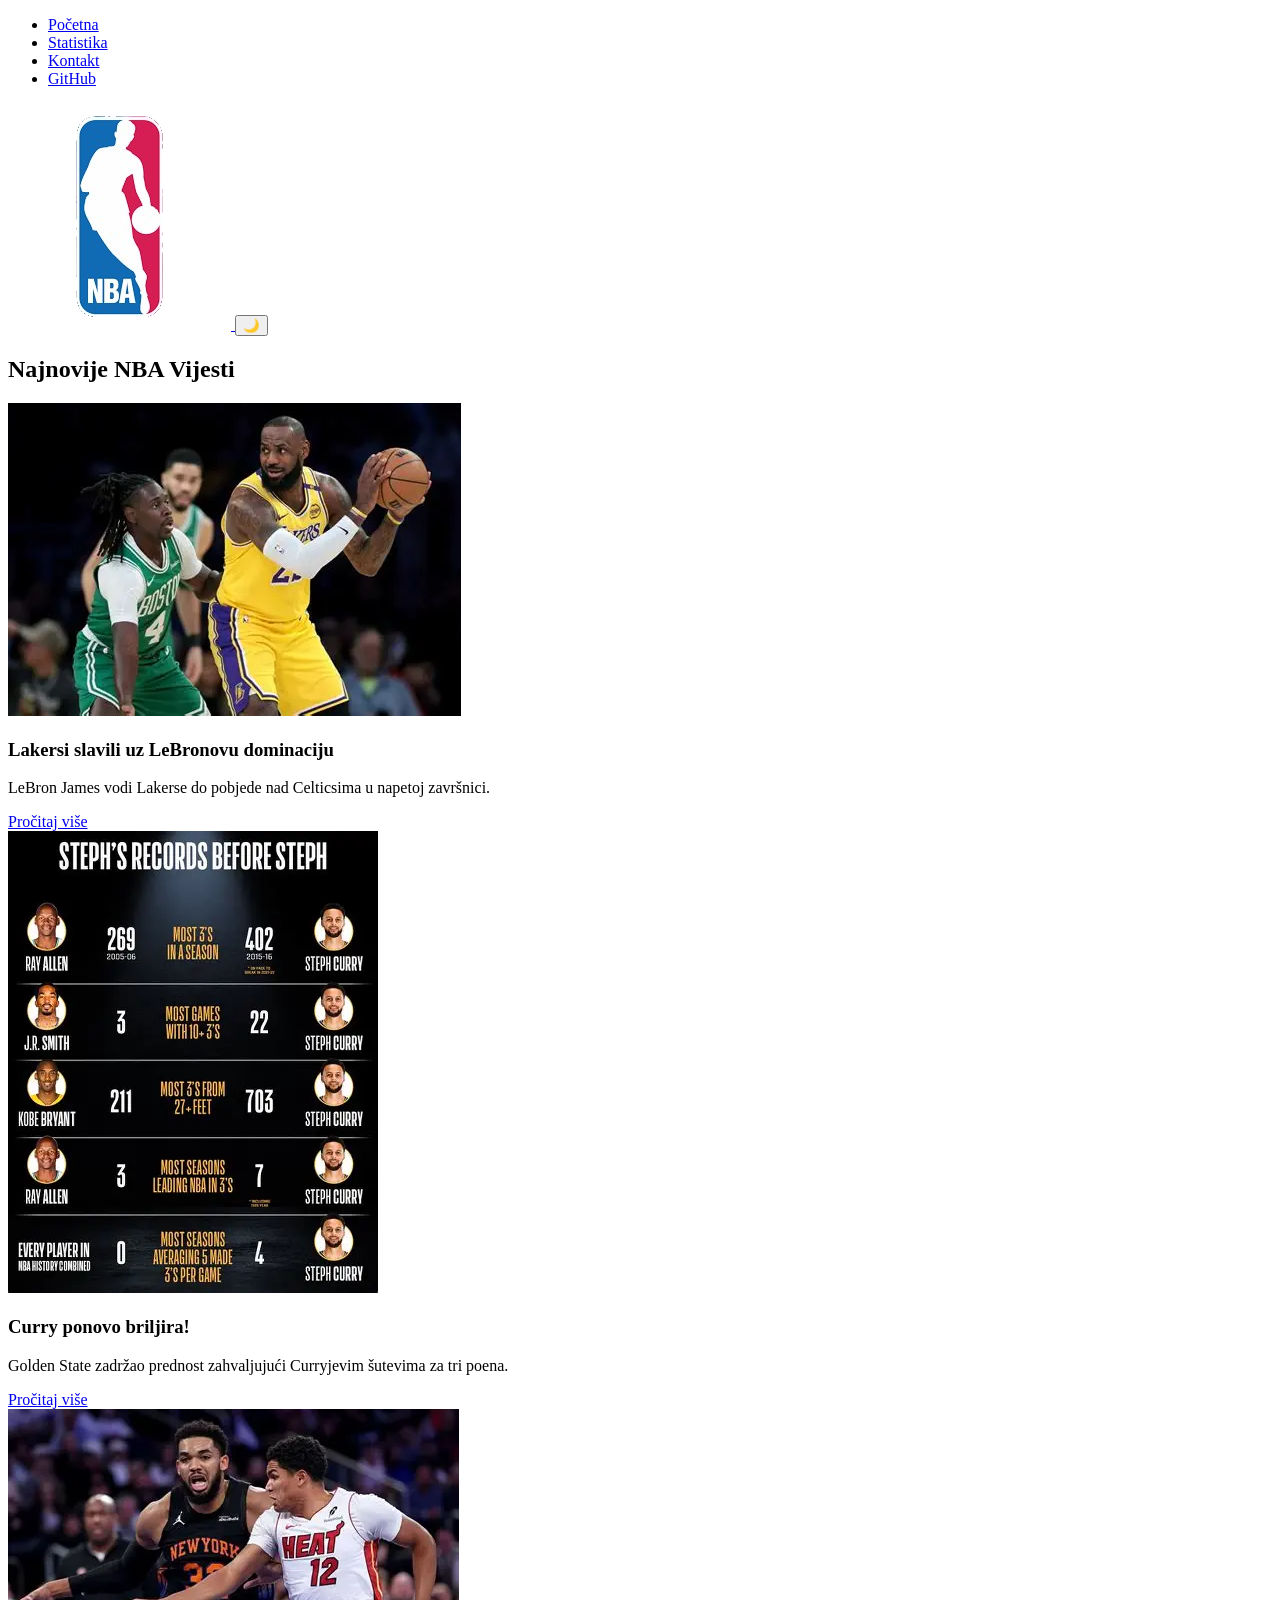
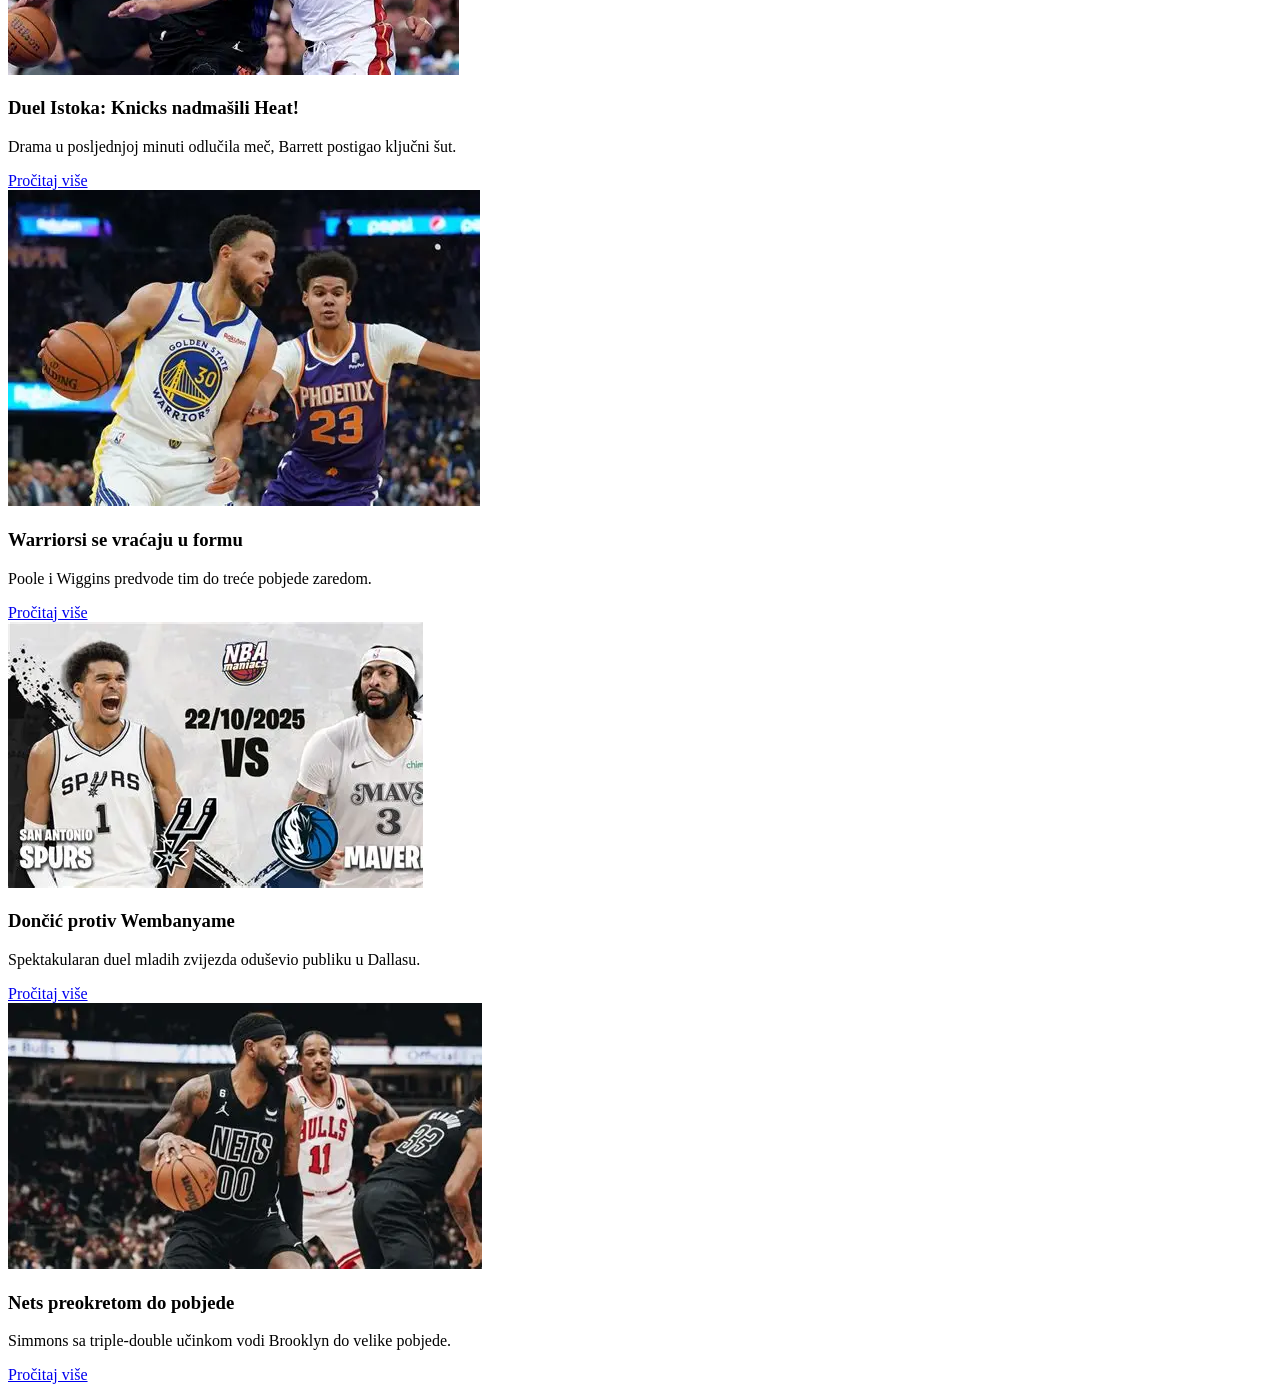
==== index.html @ f59e8ed7 "Dodatak: navigacijska traka i središnji dio stranice (main content)." ====
<!DOCTYPE html>
<html lang="bs">
<head>
  <meta charset="UTF-8">
  <meta name="viewport" content="width=device-width, initial-scale=1.0">
  <title>NBA Novosti i Statistike</title>
  <link rel="stylesheet" href="tptpstil.css">
</head>
<body>
  <header>
    <nav class="glavni-meni">
      <ul>
        <li><a href="index.html">Početna</a></li>
        <li><a href="sadrzaj.html">Statistika</a></li>
        <li><a href="kontakt.html">Kontakt</a></li>
        <li><a href="https://github.com/tim-nba/GrupaX-TPTP-2026" target="_blank">GitHub</a></li>
      </ul>
    </nav>

    <a href="https://www.nba.com" target="_blank">
      <img src="images/logo.png" alt="NBA službena stranica" class="nba-logo">
    </a>

    <button id="themeToggle" title="Promijeni temu">🌙</button>
  </header>




  <section class="main-content">
      <h2>Najnovije NBA Vijesti</h2>
      <div class="news-grid">
        <article class="news-card">
          <img src="images/lavsboston.png" alt="LeBron James slavi pobjedu">
          <h3>Lakersi slavili uz LeBronovu dominaciju</h3>
          <p>LeBron James vodi Lakerse do pobjede nad Celticsima u napetoj završnici.</p>
          <a href="sadrzaj.html">Pročitaj više</a>
        </article>

        <article class="news-card">
          <img src="images/steph.png" alt="Stephen Curry pogađa trojku">
          <h3>Curry ponovo briljira!</h3>
          <p>Golden State zadržao prednost zahvaljujući Curryjevim šutevima za tri poena.</p>
 <a href="sadrzaj.html">Pročitaj više</a>
        </article>

        <article class="news-card">
          <img src="images/miamivsheat.png" alt="Heat i Knicks završnica">
          <h3>Duel Istoka: Knicks nadmašili Heat!</h3>
          <p>Drama u posljednjoj minuti odlučila meč, Barrett postigao ključni šut.</p>
           <a href="sadrzaj.html">Pročitaj više</a>
        </article>

        <article class="news-card">
          <img src="images/gswvssuns.png" alt="Warriors protiv Sunsa">
          <h3>Warriorsi se vraćaju u formu</h3>
          <p>Poole i Wiggins predvode tim do treće pobjede zaredom.</p>
           <a href="sadrzaj.html">Pročitaj više</a>
        </article>

        <article class="news-card">
          <img src="images/mavsvsspurs.png" alt="Mavericks protiv Spursa">
          <h3>Dončić protiv Wembanyame</h3>
          <p>Spektakularan duel mladih zvijezda oduševio publiku u Dallasu.</p>
           <a href="sadrzaj.html">Pročitaj više</a>
        </article>

        <article class="news-card">
          <img src="images/netsvsbulls.png" alt="Bulls i Nets susret">
          <h3>Nets preokretom do pobjede</h3>
          <p>Simmons sa triple-double učinkom vodi Brooklyn do velike pobjede.</p>
           <a href="sadrzaj.html">Pročitaj više</a>
        </article>
      </div>
    </section>
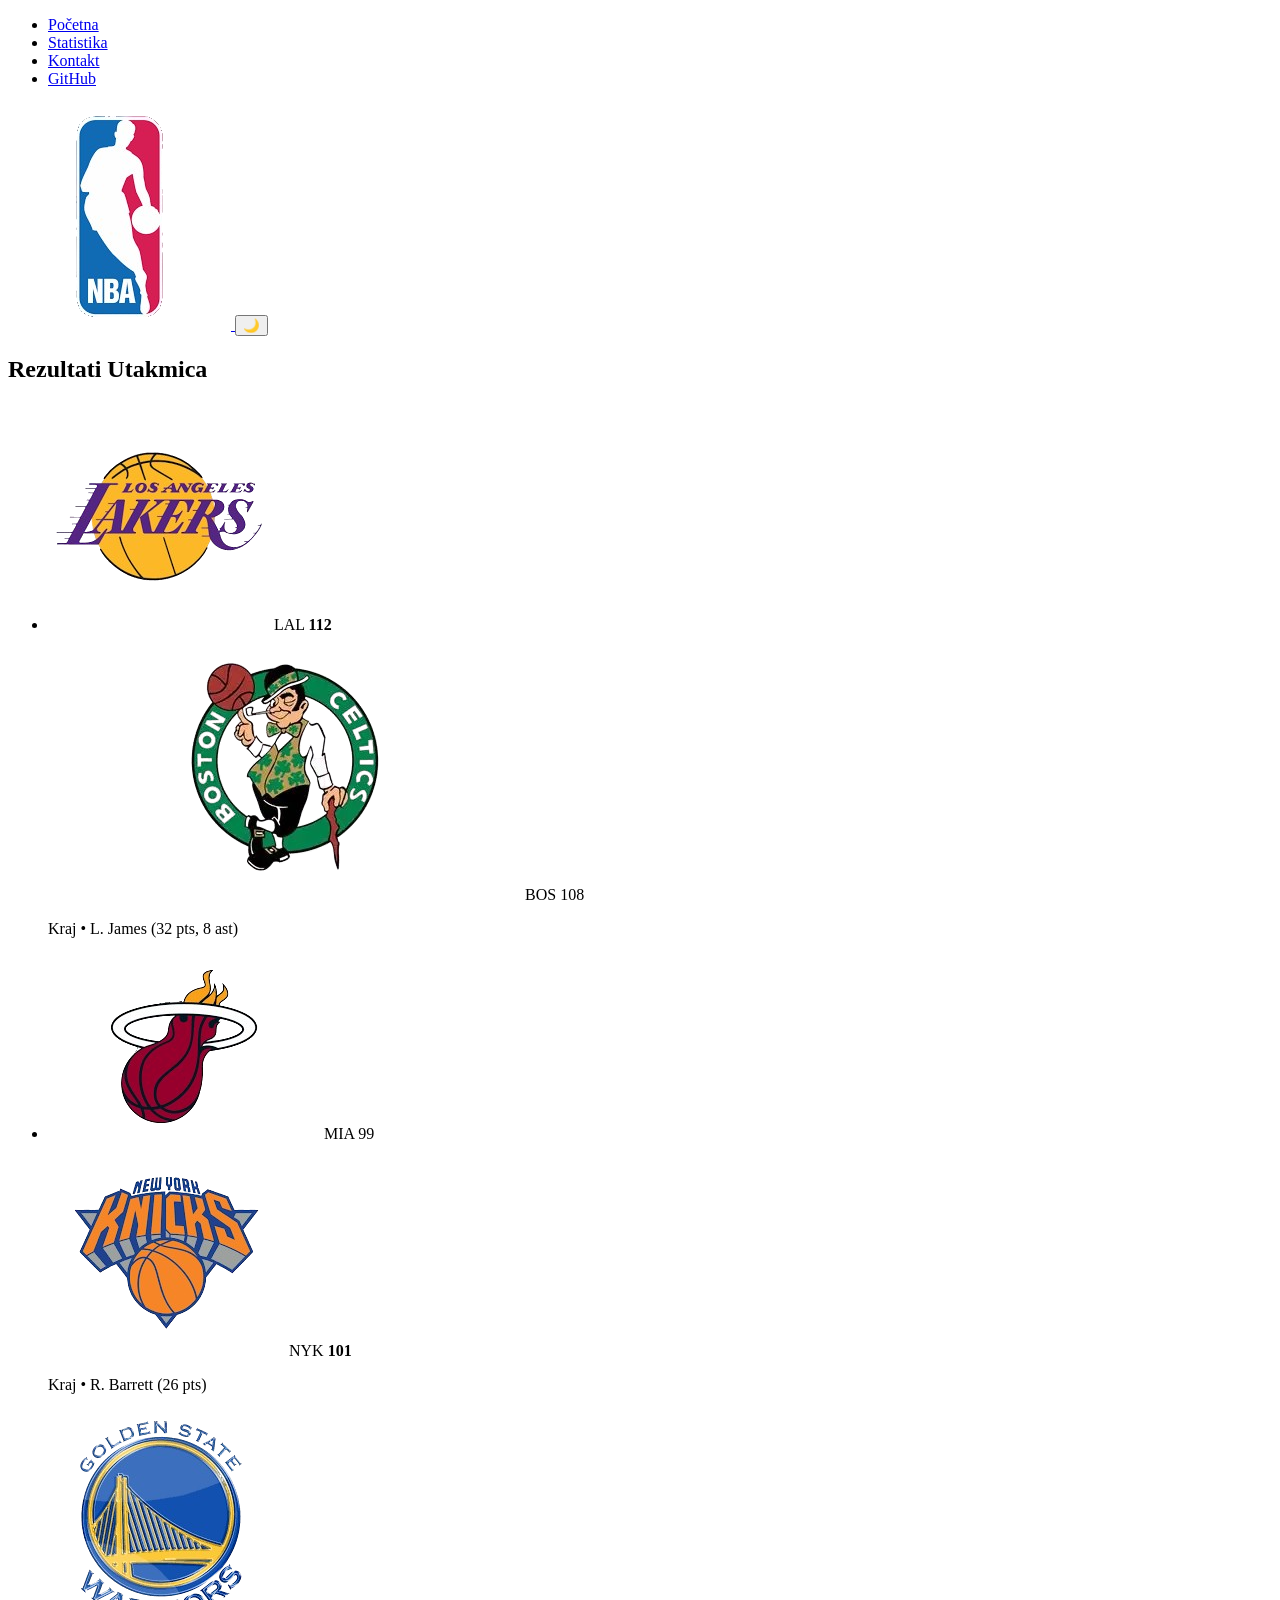
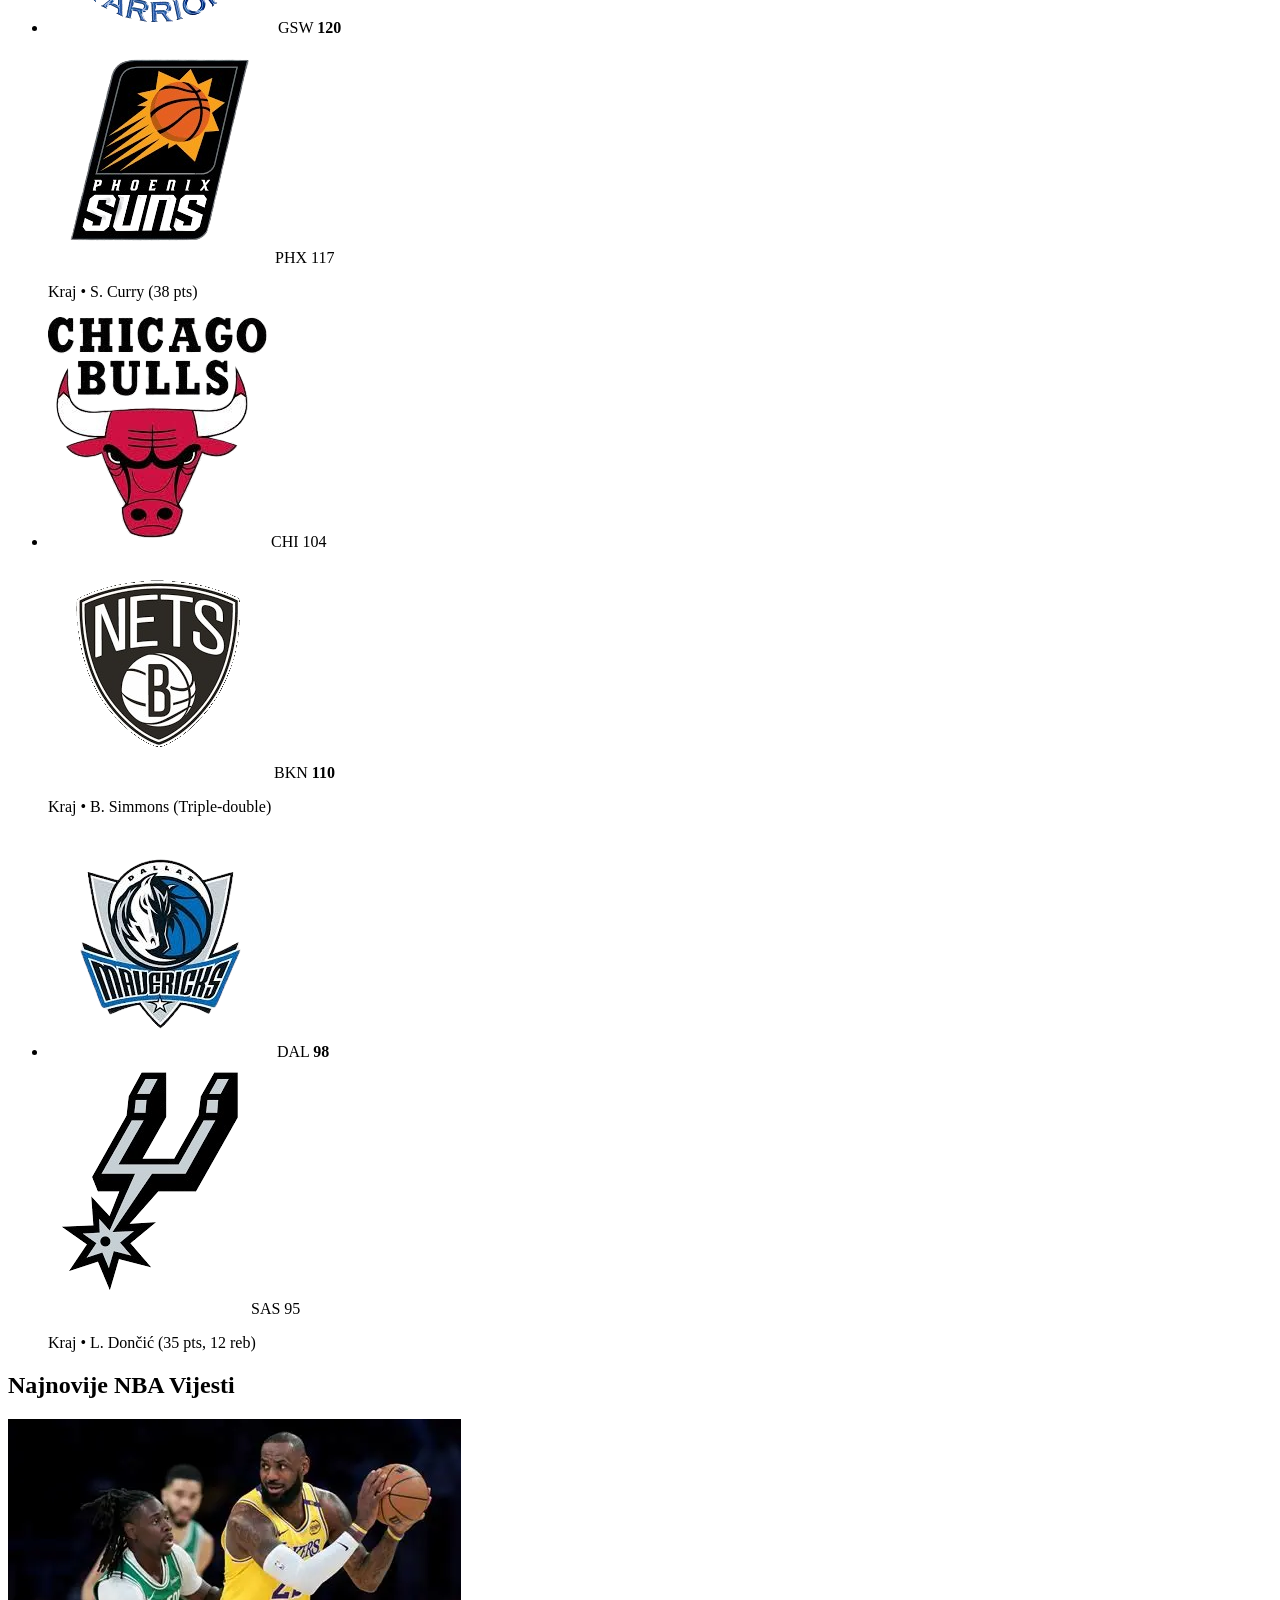
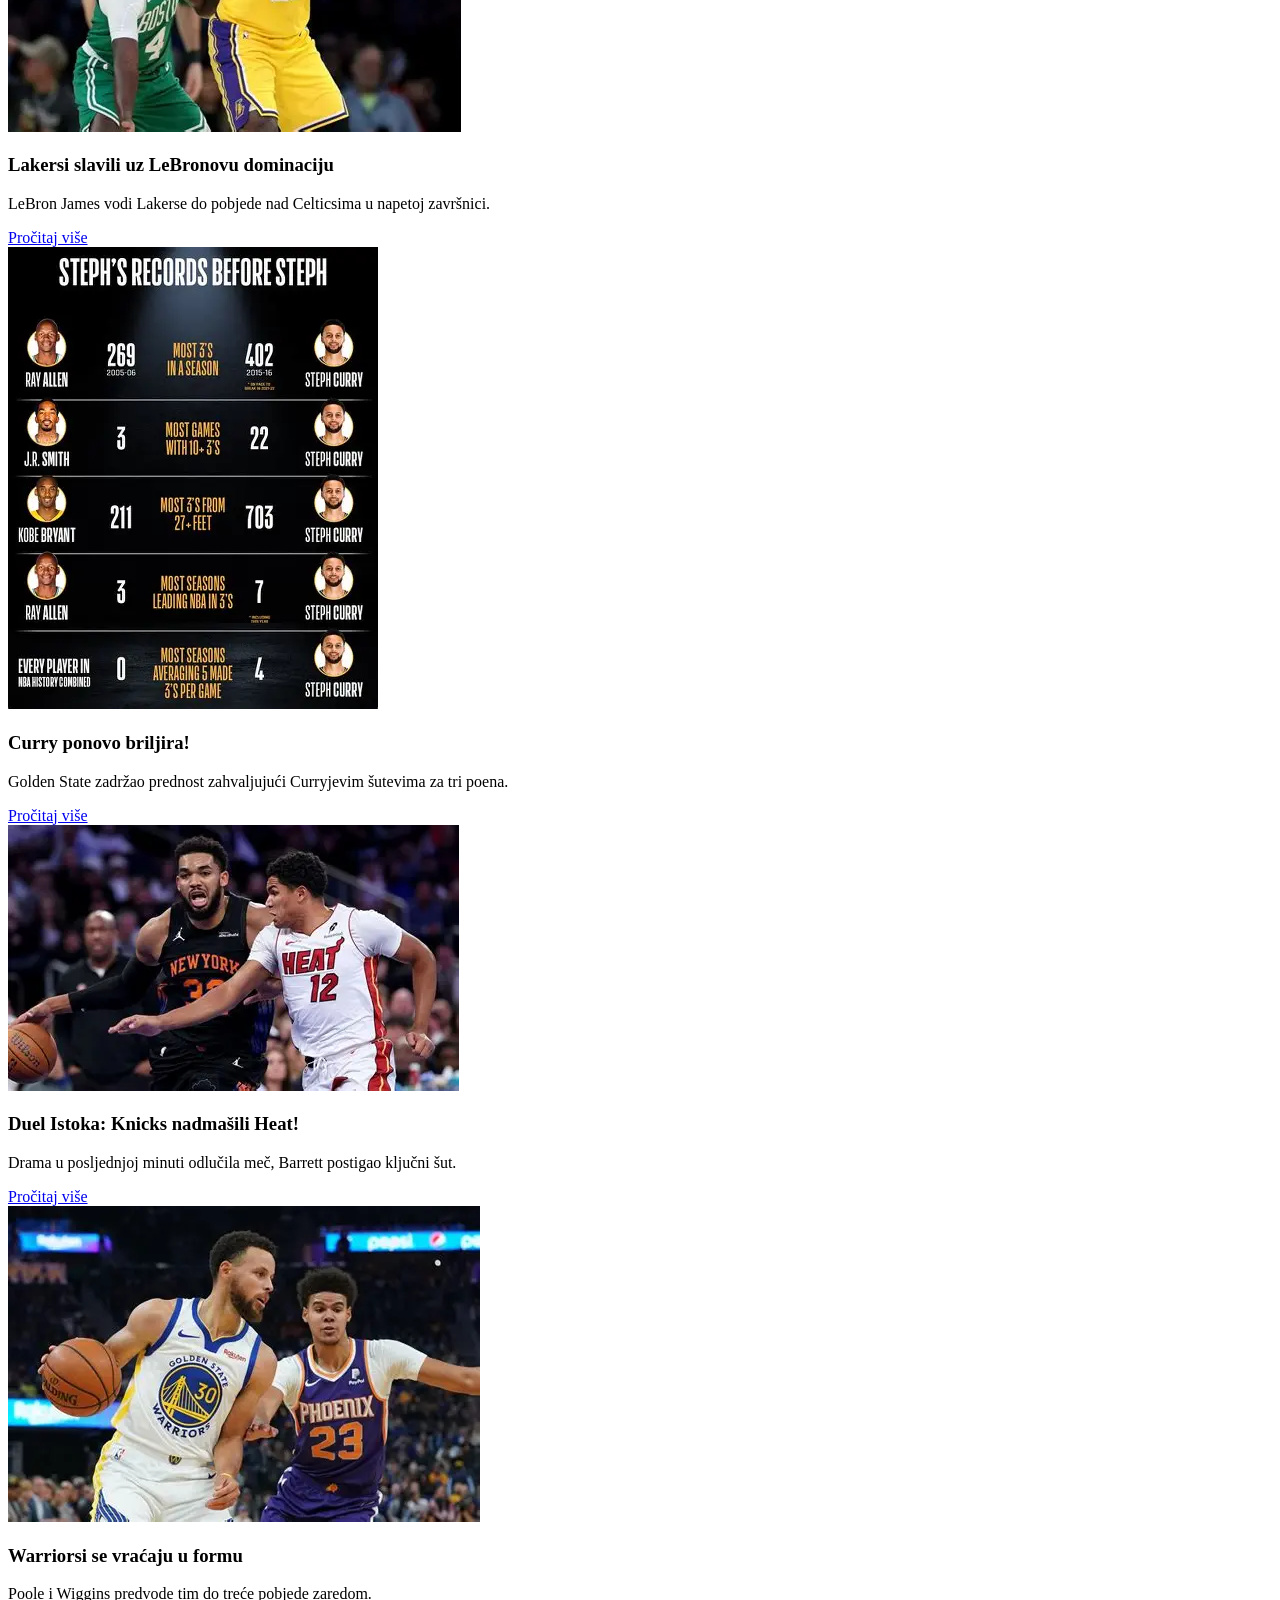
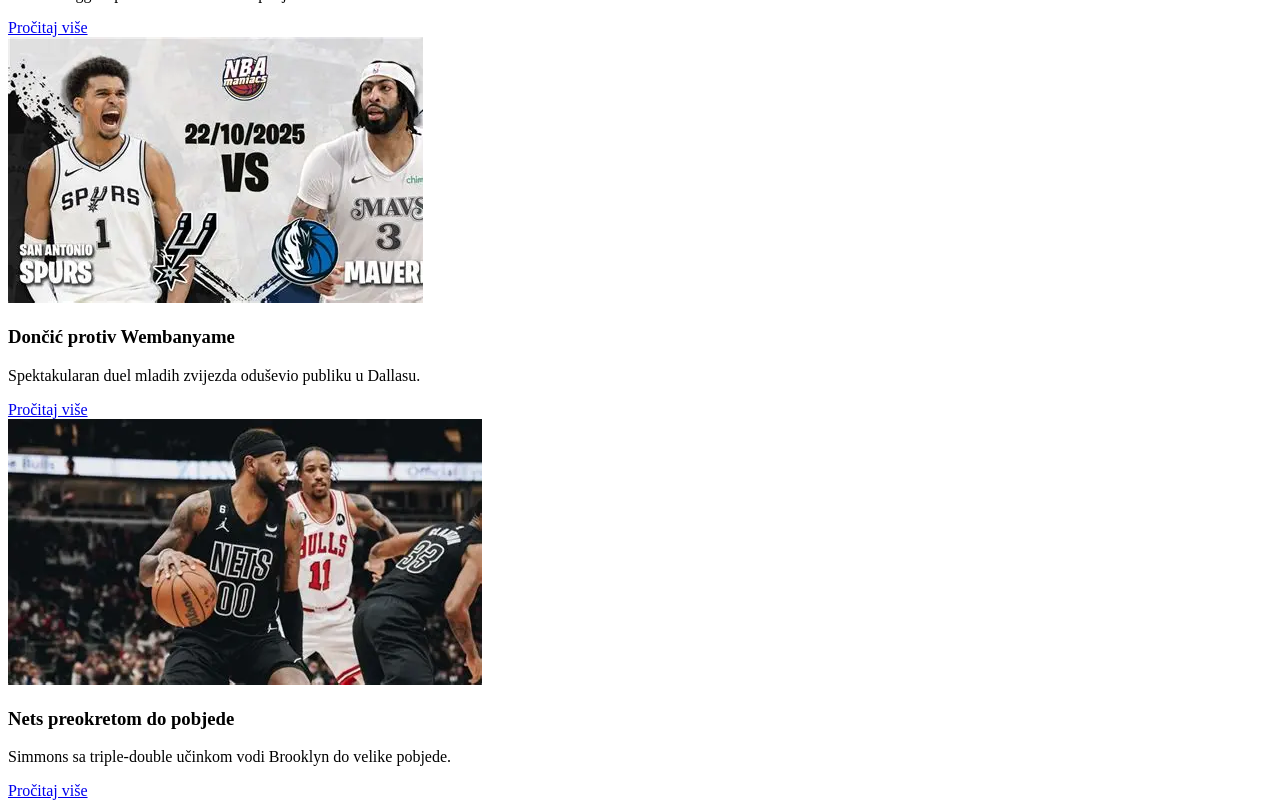
==== commit 009a916a: "Dodan lijevi sidebar sa rezultatima NBA utakmica" ====
--- a/index.html
+++ b/index.html
@@ -24,6 +24,43 @@
     <button id="themeToggle" title="Promijeni temu">🌙</button>
   </header>
 
+ <main class="grid-kontejner">
+<nav class="side-left">
+      <h2>Rezultati Utakmica</h2>
+      <ul class="results-list">
+        
+        <li onclick="otvoriStatistiku('Lakers vs Celtics')" class="game-card">
+          <div class="team-row"><span class="team-name"><img src="images/lalakers.png" class="team-logo" alt="Lakers"> LAL</span> <strong class="win">112</strong></div>
+          <div class="team-row"><span class="team-name"><img src="images/celtics.png" class="team-logo" alt="Celtics"> BOS</span> <span>108</span></div>
+          <p class="game-info">Kraj • L. James (32 pts, 8 ast)</p>
+        </li>
+
+        <li onclick="otvoriStatistiku('Heat vs Knicks')" class="game-card">
+          <div class="team-row"><span class="team-name"><img src="images/miami.png" class="team-logo" alt="Heat"> MIA</span> <span>99</span></div>
+          <div class="team-row"><span class="team-name"><img src="images/knicks.png" class="team-logo" alt="Knicks"> NYK</span> <strong class="win">101</strong></div>
+          <p class="game-info">Kraj • R. Barrett (26 pts)</p>
+        </li>
+
+        <li onclick="otvoriStatistiku('Warriors vs Suns')" class="game-card">
+          <div class="team-row"><span class="team-name"><img src="images/gsw.png" class="team-logo" alt="Warriors"> GSW</span> <strong class="win">120</strong></div>
+          <div class="team-row"><span class="team-name"><img src="images/suns.png" class="team-logo" alt="Suns"> PHX</span> <span>117</span></div>
+          <p class="game-info">Kraj • S. Curry (38 pts)</p>
+        </li>
+
+        <li onclick="otvoriStatistiku('Bulls vs Nets')" class="game-card">
+          <div class="team-row"><span class="team-name"><img src="images/bulls.png" class="team-logo" alt="Bulls"> CHI</span> <span>104</span></div>
+          <div class="team-row"><span class="team-name"><img src="images/nets.png" class="team-logo" alt="Nets"> BKN</span> <strong class="win">110</strong></div>
+          <p class="game-info">Kraj • B. Simmons (Triple-double)</p>
+        </li>
+
+        <li onclick="otvoriStatistiku('Mavs vs Spurs')" class="game-card">
+          <div class="team-row"><span class="team-name"><img src="images/mavs.png" class="team-logo" alt="Mavericks"> DAL</span> <strong class="win">98</strong></div>
+          <div class="team-row"><span class="team-name"><img src="images/spurs.png" class="team-logo" alt="Spurs"> SAS</span> <span>95</span></div>
+          <p class="game-info">Kraj • L. Dončić (35 pts, 12 reb)</p>
+        </li>
+
+      </ul>
+    </nav>
 
 
 
@@ -72,4 +109,6 @@
            <a href="sadrzaj.html">Pročitaj više</a>
         </article>
       </div>
-    </section>+    </section>
+
+    </main>
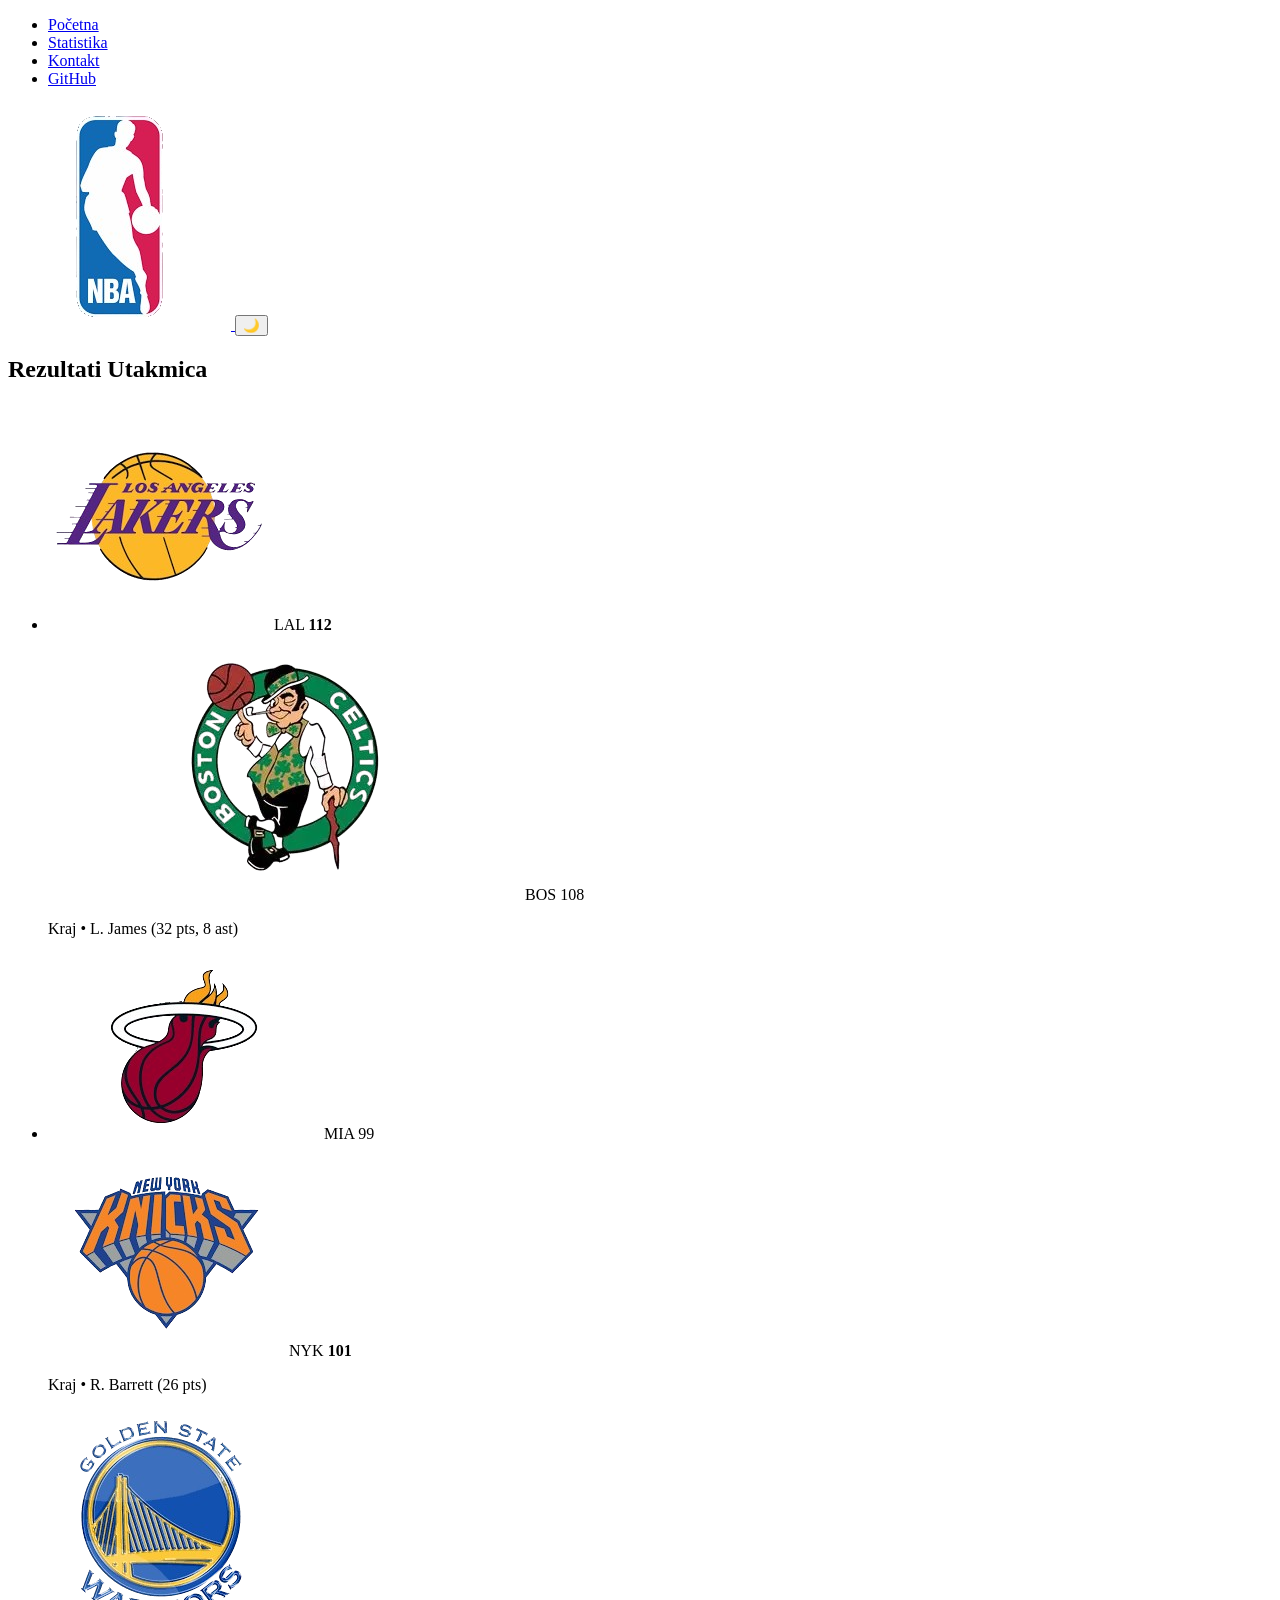
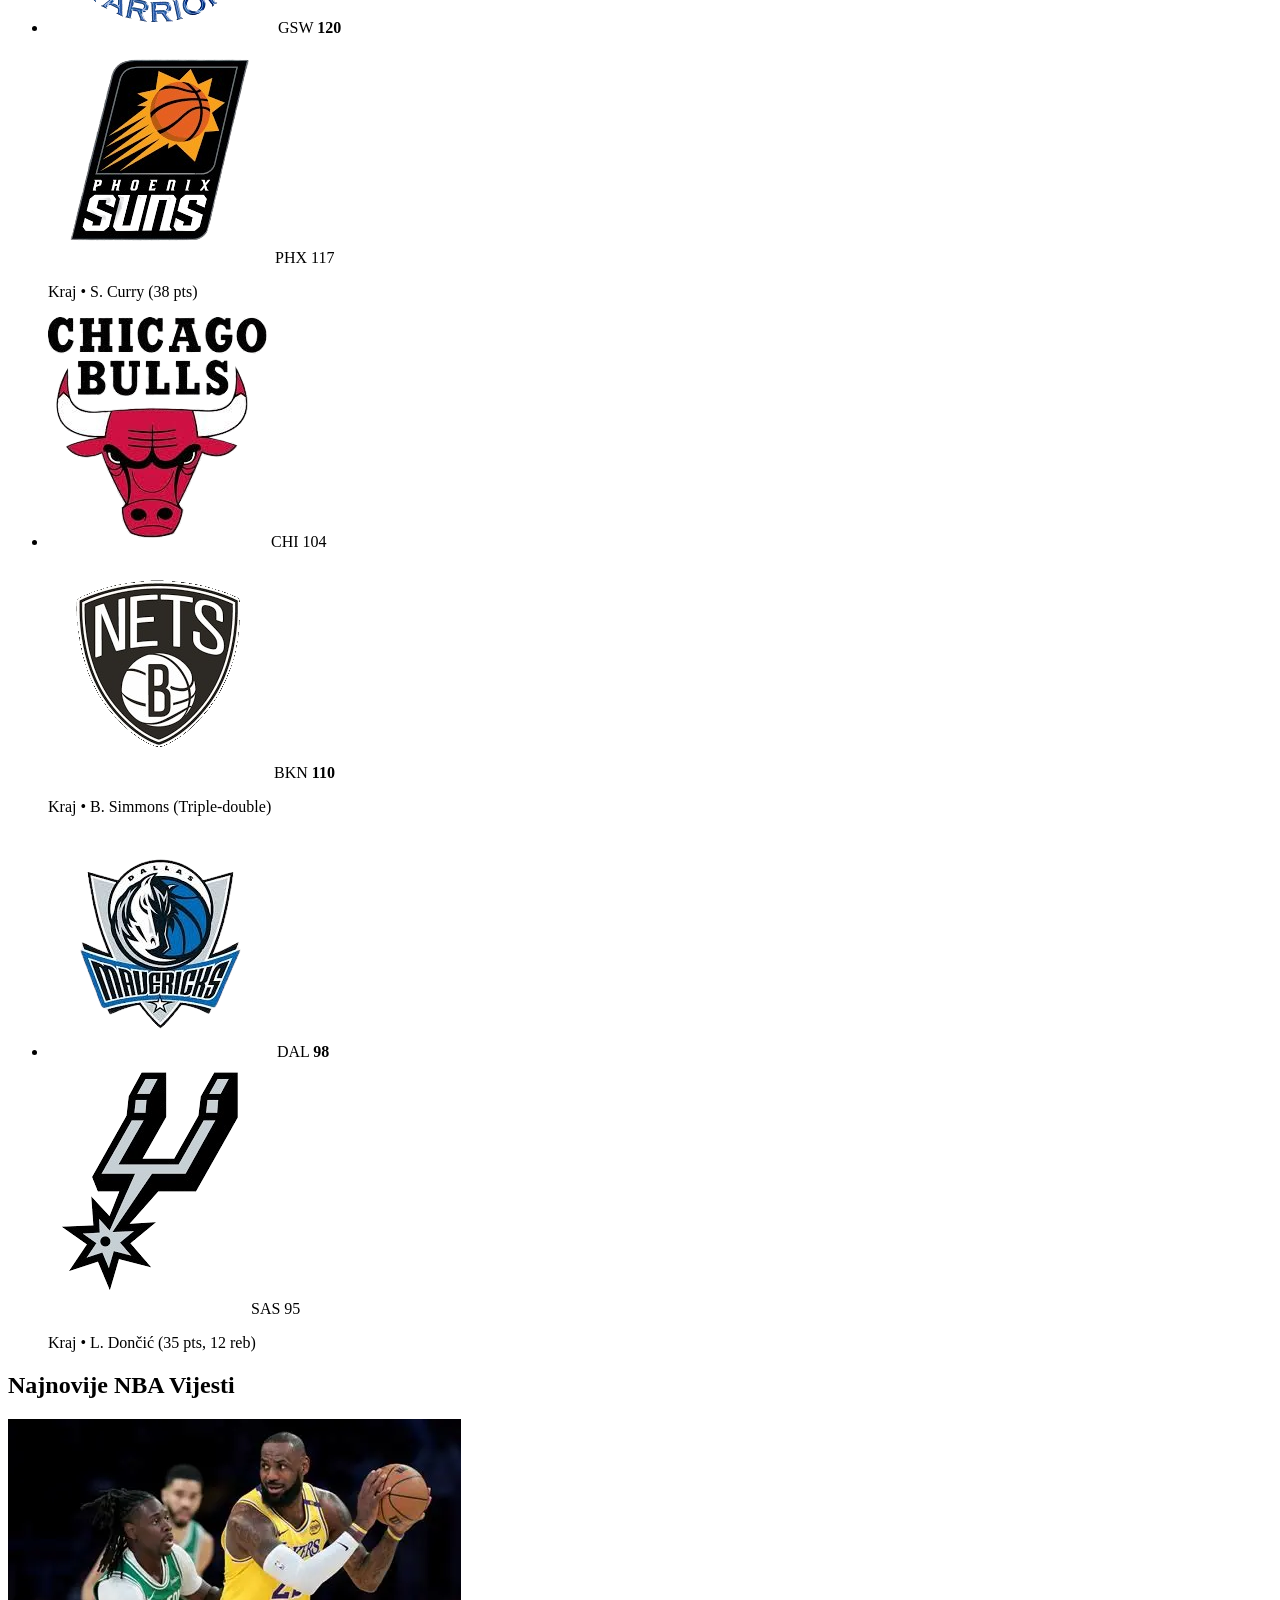
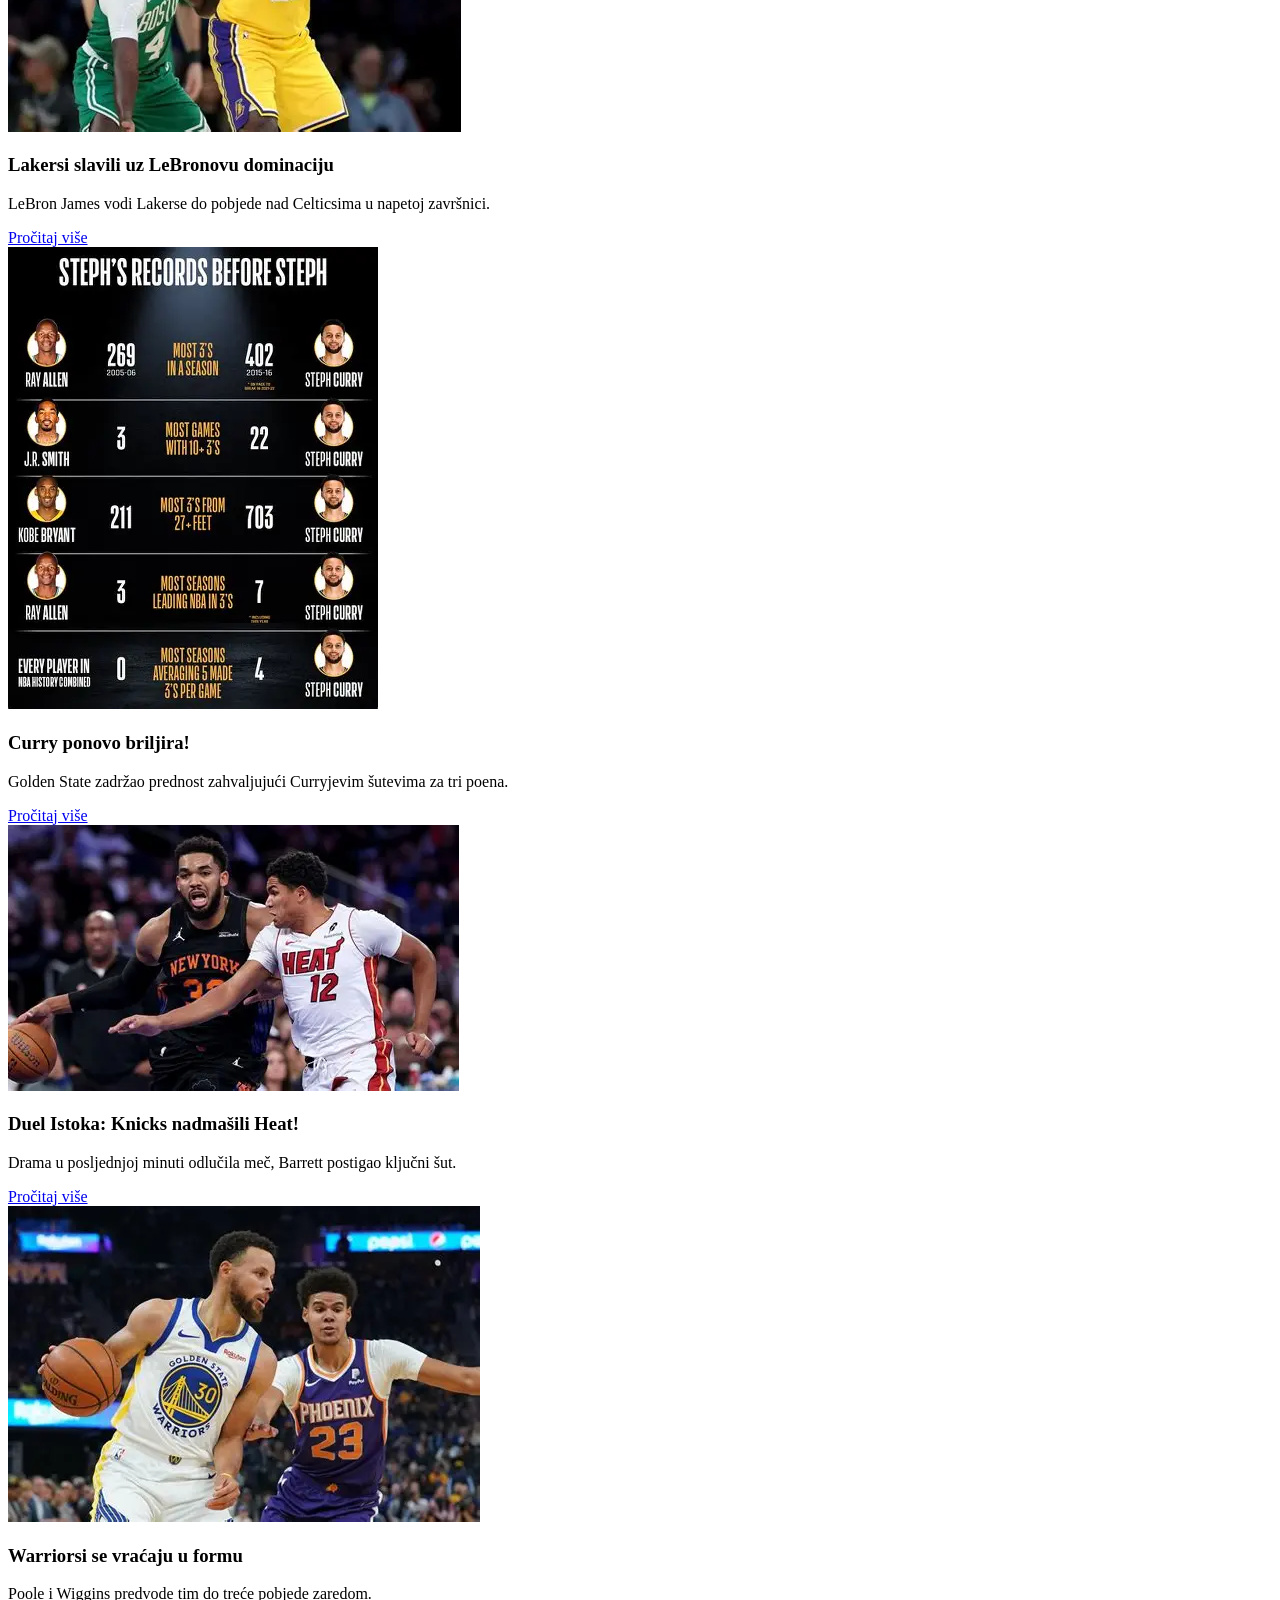
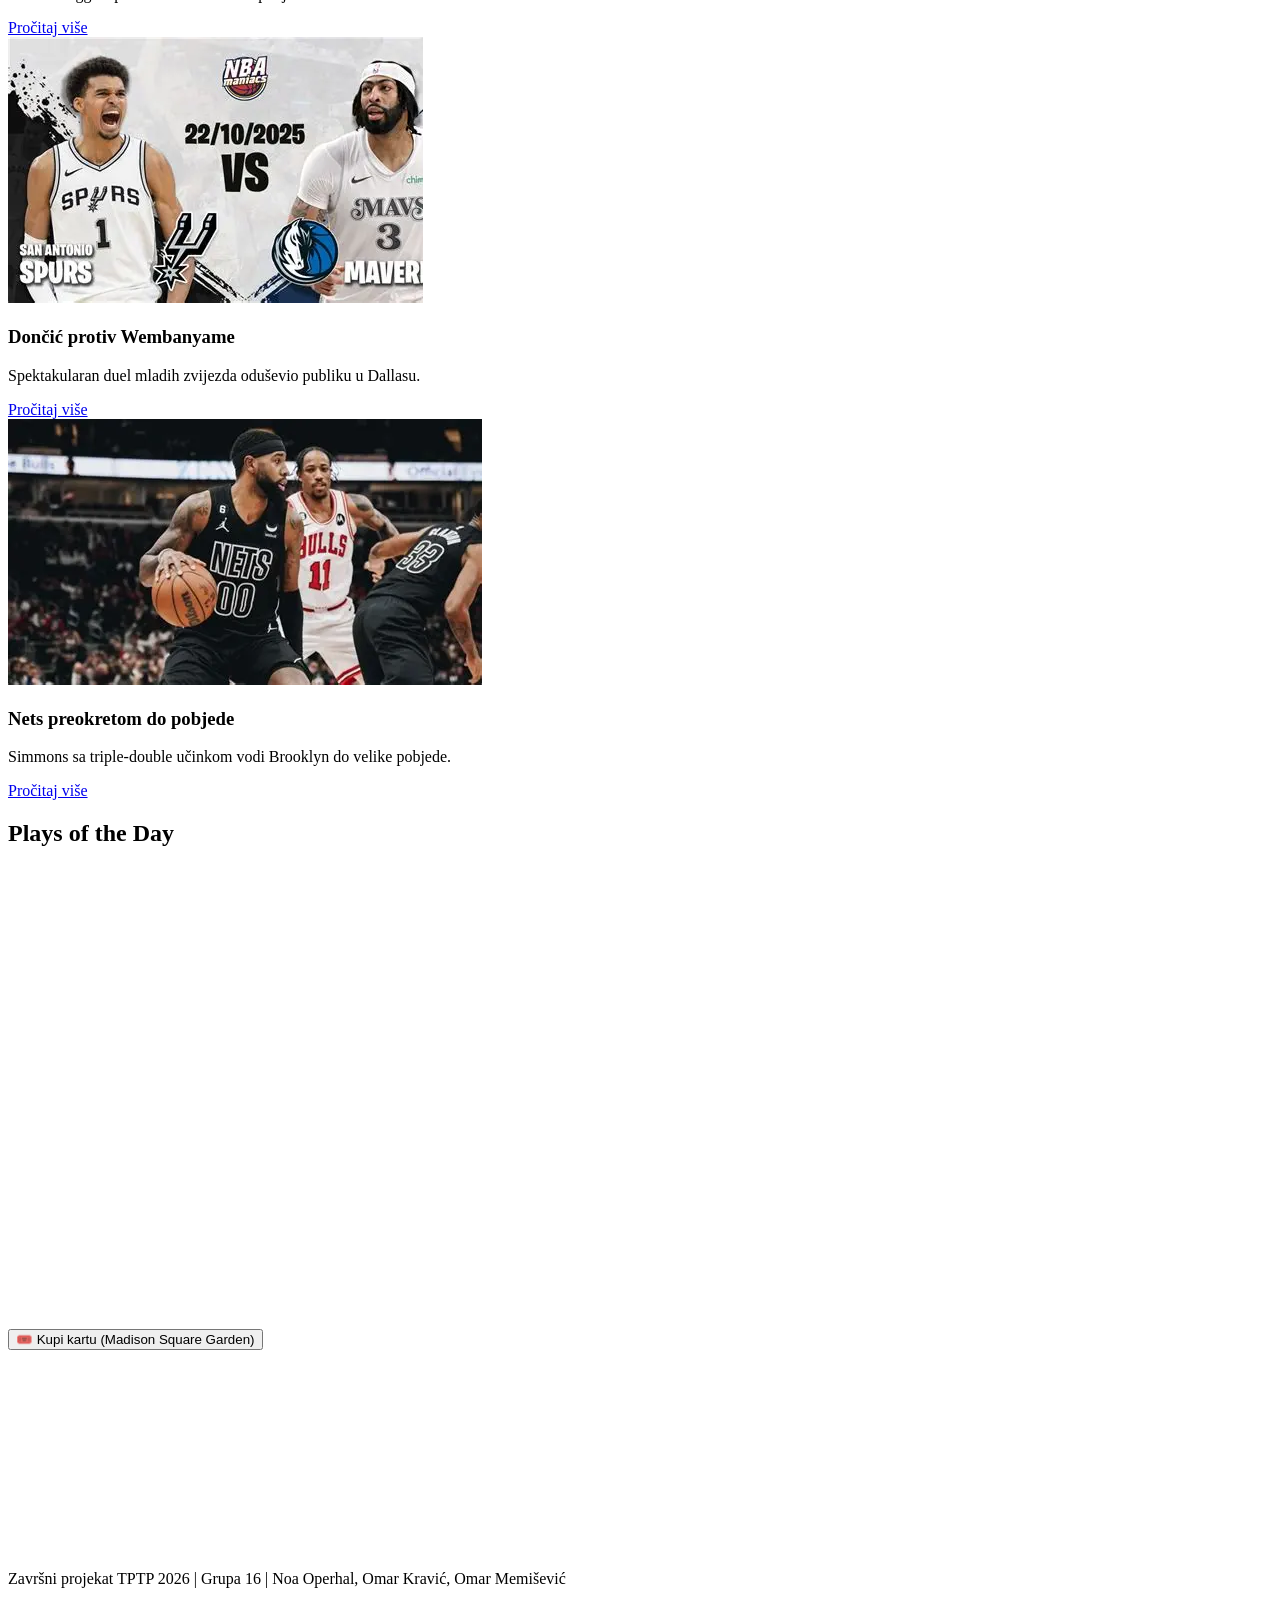
==== commit 2fb093ff: "Dodan desni sidebar sa highlights videima i footer stranice." ====
--- a/index.html
+++ b/index.html
@@ -111,4 +111,42 @@
       </div>
     </section>
 
-    </main>+    <aside class="side-right">
+      <h2>Plays of the Day</h2>
+
+  <div class="video-box">
+  <iframe 
+    src="https://www.youtube.com/embed/JbugEagDXVY" 
+    title="LeBron James Performance" 
+    frameborder="0" 
+    allow="accelerometer; autoplay; clipboard-write; encrypted-media; gyroscope; picture-in-picture" 
+    allowfullscreen>
+  </iframe>
+</div>
+      <div class="video-box">
+        <iframe src="https://www.youtube.com/embed/XIq5bJGxqLU" title="NBA Highlights 2" frameborder="0" allow="accelerometer; autoplay; clipboard-write; encrypted-media; gyroscope; picture-in-picture" allowfullscreen></iframe>
+      </div>
+
+      <div class="video-box">
+        <iframe src="https://www.youtube.com/embed/ZtQk8HjwI9Y" title="NBA Highlights 3" frameborder="0" allow="accelerometer; autoplay; clipboard-write; encrypted-media; gyroscope; picture-in-picture" allowfullscreen></iframe>
+      </div>
+
+      <button id="kupiKartuBtn">🎟️ Kupi kartu (Madison Square Garden)</button>
+      
+      <div id="mapaBox" class="hidden">
+        <iframe 
+          src="https://www.google.com/maps/embed?pb=!1m18!1m12!1m3!1d3022.308611846187!2d-73.99596548459381!3d40.75050857932785!2m3!1f0!2f0!3f0!3m2!1i1024!2i768!4f13.1!3m3!1m2!1s0x89c25a21fb011c85%3A0x33513b8fd82b3b70!2sMadison%20Square%20Garden!5e0!3m2!1sen!2sus!4v1680000000000!5m2!1sen!2sus" 
+          width="100%" height="200" style="border:0;" loading="lazy" referrerpolicy="no-referrer-when-downgrade">
+        </iframe>
+      </div>
+    </aside>
+    </main>
+
+
+    <footer>
+    <p>Završni projekat TPTP 2026 | Grupa 16 |  Noa Operhal, Omar Kravić, Omar Memišević</p>
+  </footer>
+
+  <script src="tptpskripta.js"></script>
+</body>
+</html>
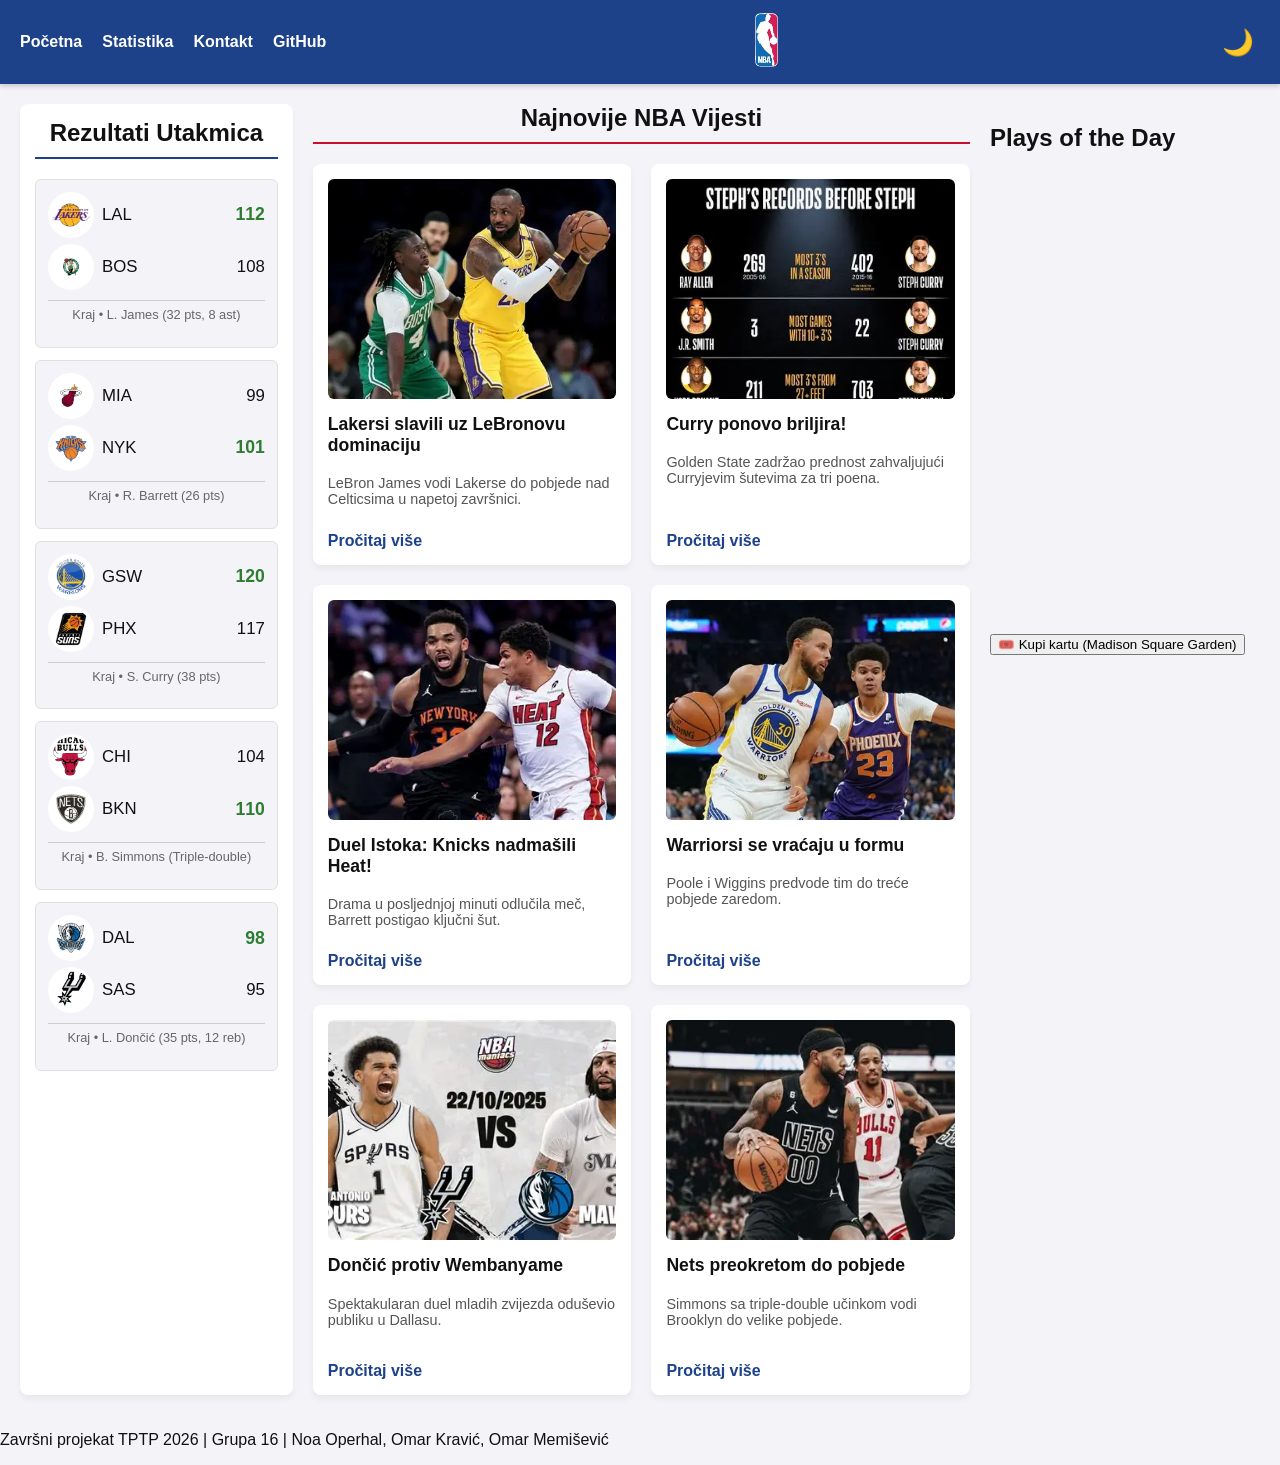
==== commit b926c9d3: "Popravka linkova." ====
--- a/index.html
+++ b/index.html
@@ -13,7 +13,7 @@
         <li><a href="index.html">Početna</a></li>
         <li><a href="sadrzaj.html">Statistika</a></li>
         <li><a href="kontakt.html">Kontakt</a></li>
-        <li><a href="https://github.com/tim-nba/GrupaX-TPTP-2026" target="_blank">GitHub</a></li>
+        <li><a href="https://github.com/omarkravic/Grupa16-TPTP-2026" target="_blank">GitHub</a></li>
       </ul>
     </nav>
 
@@ -147,6 +147,6 @@
     <p>Završni projekat TPTP 2026 | Grupa 16 |  Noa Operhal, Omar Kravić, Omar Memišević</p>
   </footer>
 
-  <script src="tptpskripta.js"></script>
+ <script src="js/tptpskripte.js"></script>
 </body>
 </html>
--- a/tptpstil.css
+++ b/tptpstil.css
@@ -0,0 +1,248 @@
+:root {
+  --plava: #1d428a;
+  --crvena: #c8102e;
+  --svjetla: #f4f4f8;
+  --tamna: #111;
+  --font: 'Arial', sans-serif;
+}
+
+/* OSNOVNI STILOVI */
+body {
+  margin: 0;
+  font-family: var(--font);
+  background-color: var(--svjetla);
+  color: var(--tamna);
+}
+
+/* HEADER */
+header {
+  background-color: var(--plava);
+  color: white;
+  display: flex;
+  align-items: center;
+  justify-content: space-between;
+  padding: 10px 20px;
+  box-shadow: 0 2px 5px rgba(0,0,0,0.2);
+}
+
+.glavni-meni ul {
+  list-style: none;
+  display: flex;
+  gap: 20px;
+  padding: 0;
+  margin: 0;
+}
+
+.glavni-meni a {
+  color: white;
+  text-decoration: none;
+  font-weight: bold;
+  transition: color 0.3s;
+}
+
+.glavni-meni a:hover {
+  text-decoration: underline;
+  color: #d1d1d1;
+}
+
+.nba-logo {
+  height: 60px;
+  transition: transform 0.3s;
+}
+
+.nba-logo:hover {
+  transform: scale(1.05);
+}
+
+#themeToggle {
+  background: none;
+  border: none;
+  font-size: 1.6rem;
+  color: white;
+  cursor: pointer;
+  margin-left: 10px;
+  transition: transform 0.3s;
+}
+
+#themeToggle:hover {
+  transform: scale(1.2) rotate(15deg);
+}
+
+/* GRID LAYOUT - index.html */
+.grid-kontejner {
+  display: grid;
+  grid-template-columns: 22% 53% 25%;
+  gap: 20px;
+  padding: 20px;
+}
+
+
+/* SREDINA - VIJESTI */
+.main-content h2 {
+  text-align: center;
+  border-bottom: 2px solid var(--crvena);
+  padding-bottom: 10px;
+  margin-top: 0;
+}
+
+.news-grid {
+  display: grid;
+  grid-template-columns: repeat(2, 1fr);
+  gap: 20px;
+}
+
+.news-card {
+  background: white;
+  border-radius: 8px;
+  box-shadow: 0 4px 6px rgba(0,0,0,0.05);
+  padding: 15px;
+  transition: transform 0.3s, box-shadow 0.3s;
+  display: flex;
+  flex-direction: column;
+  min-height: 360px;
+}
+
+.news-card:hover {
+  transform: translateY(-5px);
+  box-shadow: 0 8px 15px rgba(0,0,0,0.1);
+}
+
+.news-card img {
+  width: 100%;
+  height: 220px;
+  object-fit: cover;
+  object-position: center top;
+  border-radius: 6px;
+  margin-bottom: 10px;
+  display: block;
+}
+
+.news-card h3 {
+  margin: 5px 0;
+  font-size: 1.1rem;
+}
+
+.news-card p {
+  font-size: 0.9rem;
+  color: #555;
+  flex-grow: 1;
+}
+
+.news-card a {
+  text-decoration: none;
+  color: var(--plava);
+  font-weight: bold;
+  margin-top: 10px;
+}
+
+.news-card a:hover {
+  color: var(--crvena);
+}
+
+/* LIJEVA STRANA */
+.side-left {
+  background: white;
+  border-radius: 8px;
+  padding: 15px;
+  box-shadow: 0 4px 6px rgba(0,0,0,0.05);
+}
+
+.side-left h2 {
+  text-align: center;
+  border-bottom: 2px solid var(--plava);
+  padding-bottom: 10px;
+  margin-top: 0;
+}
+
+.results-list {
+  list-style: none;
+  padding: 0;
+  margin: 0;
+  display: flex;
+  flex-direction: column;
+  gap: 12px;
+}
+
+/* KARTICE UTAKMICA */
+.game-card {
+  padding: 12px;
+  border-radius: 6px;
+  background-color: var(--svjetla);
+  border: 1px solid #e0e0e0;
+  cursor: pointer;
+  transition: all 0.3s ease;
+}
+
+.game-card:hover {
+  background-color: var(--plava);
+  color: white;
+  transform: translateY(-3px);
+  box-shadow: 0 4px 8px rgba(0,0,0,0.15);
+  border-color: var(--plava);
+}
+
+.team-row {
+  display: flex;
+  justify-content: space-between;
+  align-items: center;
+  margin-bottom: 6px;
+  font-size: 1.05rem;
+}
+
+.team-name {
+  display: flex;
+  align-items: center;
+  gap: 8px;
+}
+
+.team-logo {
+  width: 40px;
+  height: 40px;
+  object-fit: contain;
+  background-color: white;
+  border-radius: 50%;
+  padding: 3px;
+}
+
+.win {
+  color: #2e7d32;
+  font-size: 1.1rem;
+}
+
+.game-card:hover .win {
+  color: #a5d6a7;
+}
+
+.game-info {
+  font-size: 0.8rem;
+  color: #666;
+  margin-top: 10px;
+  padding-top: 6px;
+  border-top: 1px solid #ccc;
+  text-align: center;
+}
+
+.game-card:hover .game-info {
+  color: #ddd;
+  border-top-color: #555;
+}
+
+/* UŽIVO */
+.live-game {
+  border: 2px solid var(--crvena);
+  background-color: #fffafb;
+}
+
+.live-text {
+  color: var(--crvena);
+  font-weight: bold;
+  animation: bljeskanje 1.5s infinite;
+}
+
+@keyframes bljeskanje {
+  0% { opacity: 1; }
+  50% { opacity: 0.4; }
+  100% { opacity: 1; }
+}
+
+
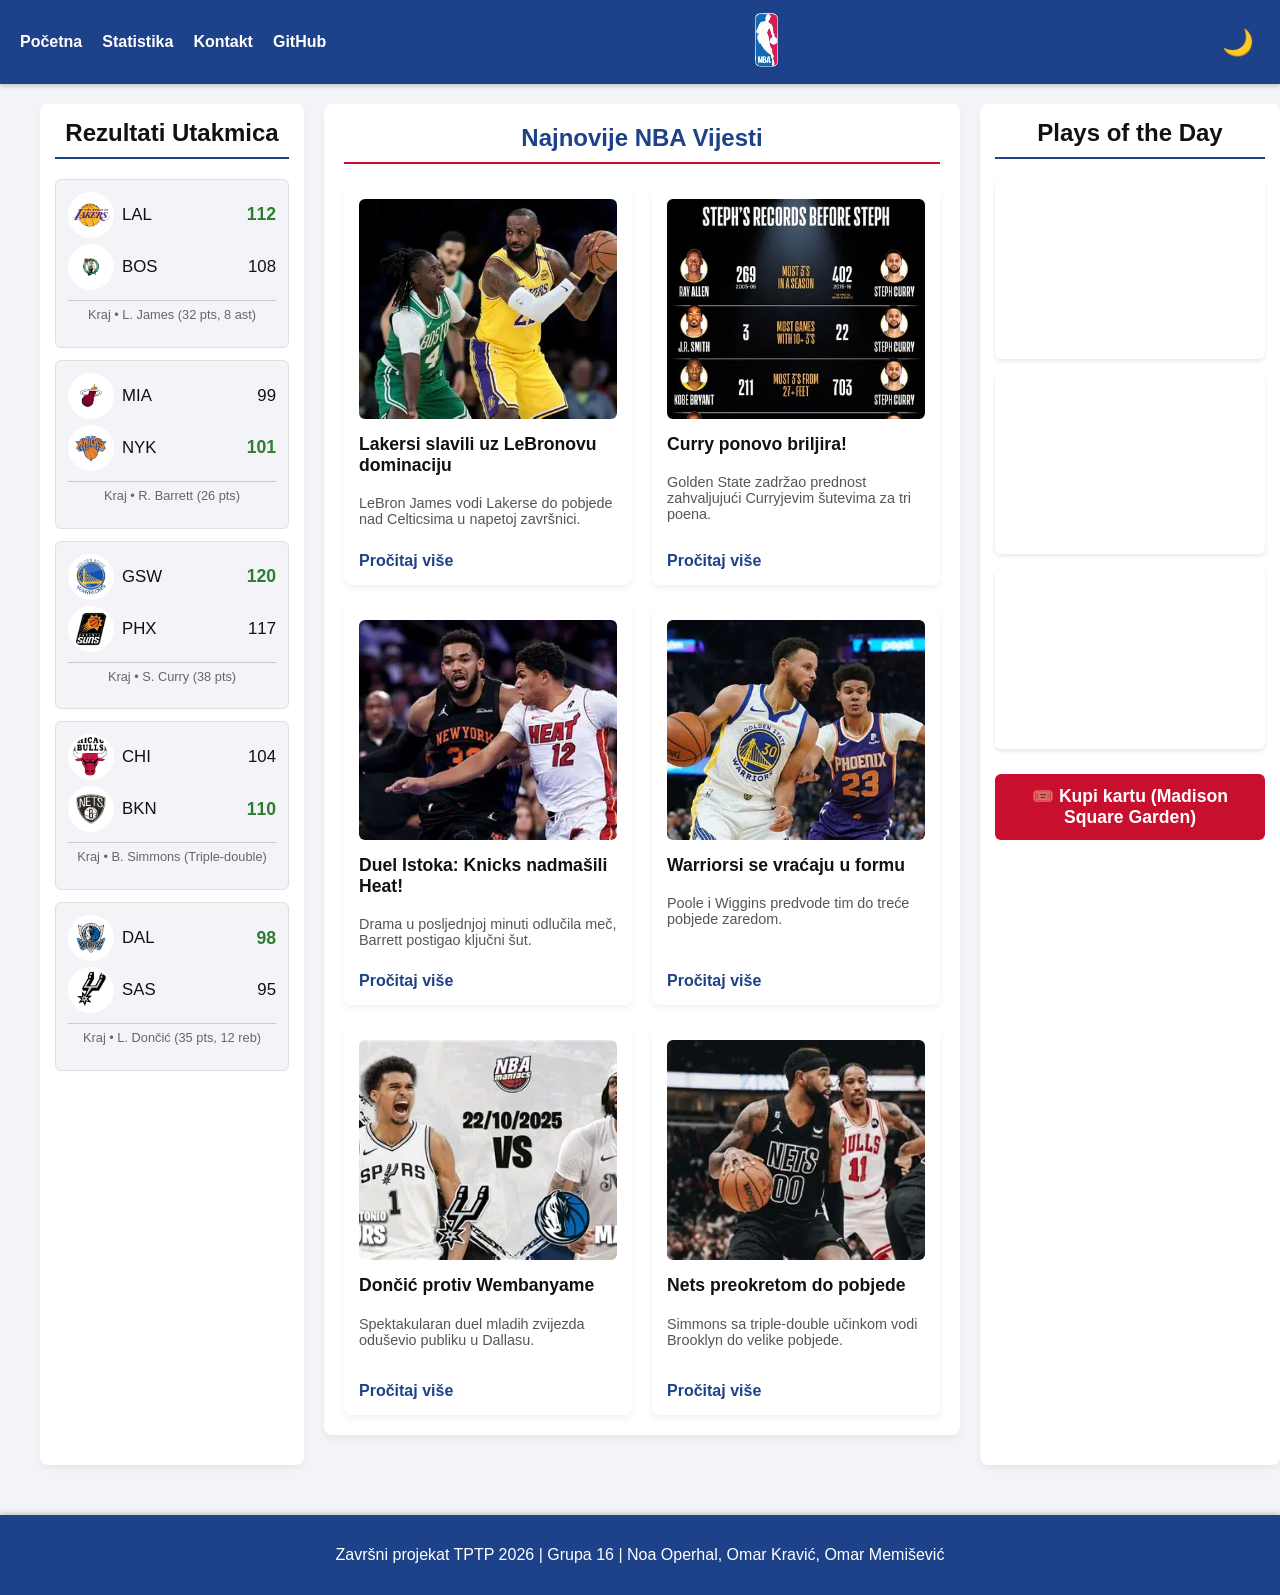
==== commit a3655adf: "Dodatna popravka linkova." ====
--- a/index.html
+++ b/index.html
@@ -4,7 +4,7 @@
   <meta charset="UTF-8">
   <meta name="viewport" content="width=device-width, initial-scale=1.0">
   <title>NBA Novosti i Statistike</title>
-  <link rel="stylesheet" href="tptpstil.css">
+  <link rel="stylesheet" href="css/tptpstil.css">
 </head>
 <body>
   <header>
@@ -124,11 +124,11 @@
   </iframe>
 </div>
       <div class="video-box">
-        <iframe src="https://www.youtube.com/embed/XIq5bJGxqLU" title="NBA Highlights 2" frameborder="0" allow="accelerometer; autoplay; clipboard-write; encrypted-media; gyroscope; picture-in-picture" allowfullscreen></iframe>
+        <iframe src="https://www.youtube.com/embed/VnHcFbtWfJU?si=sEySgRWYWkIsLx2F" title="YouTube video player" frameborder="0" allow="accelerometer; autoplay; clipboard-write; encrypted-media; gyroscope; picture-in-picture; web-share" referrerpolicy="strict-origin-when-cross-origin" allowfullscreen></iframe>
       </div>
 
       <div class="video-box">
-        <iframe src="https://www.youtube.com/embed/ZtQk8HjwI9Y" title="NBA Highlights 3" frameborder="0" allow="accelerometer; autoplay; clipboard-write; encrypted-media; gyroscope; picture-in-picture" allowfullscreen></iframe>
+       <iframe src="https://www.youtube.com/embed/L9ePYUwN8I0?si=wJeS-AzwjAHa1roE" title="YouTube video player" frameborder="0" allow="accelerometer; autoplay; clipboard-write; encrypted-media; gyroscope; picture-in-picture; web-share" referrerpolicy="strict-origin-when-cross-origin" allowfullscreen></iframe>
       </div>
 
       <button id="kupiKartuBtn">🎟️ Kupi kartu (Madison Square Garden)</button>
--- a/css/tptpstil.css
+++ b/css/tptpstil.css
@@ -0,0 +1,608 @@
+:root {
+  --plava: #1d428a;
+  --crvena: #c8102e;
+  --svjetla: #f4f4f8;
+  --tamna: #111;
+  --font: 'Arial', sans-serif;
+}
+
+/* OSNOVNI STILOVI */
+body {
+  margin: 0;
+  font-family: var(--font);
+  background-color: var(--svjetla);
+  color: var(--tamna);
+}
+
+/* HEADER */
+header {
+  background-color: var(--plava);
+  color: white;
+  display: flex;
+  align-items: center;
+  justify-content: space-between;
+  padding: 10px 20px;
+  box-shadow: 0 2px 5px rgba(0,0,0,0.2);
+}
+
+.glavni-meni ul {
+  list-style: none;
+  display: flex;
+  gap: 20px;
+  padding: 0;
+  margin: 0;
+}
+
+.glavni-meni a {
+  color: white;
+  text-decoration: none;
+  font-weight: bold;
+  transition: color 0.3s;
+}
+
+.glavni-meni a:hover {
+  text-decoration: underline;
+  color: #d1d1d1;
+}
+
+.nba-logo {
+  height: 60px;
+  transition: transform 0.3s;
+}
+
+.nba-logo:hover {
+  transform: scale(1.05);
+}
+
+#themeToggle {
+  background: none;
+  border: none;
+  font-size: 1.6rem;
+  color: white;
+  cursor: pointer;
+  margin-left: 10px;
+  transition: transform 0.3s;
+}
+
+#themeToggle:hover {
+  transform: scale(1.2) rotate(15deg);
+}
+
+/* GRID LAYOUT - index.html */
+.grid-kontejner {
+  display: grid;
+  grid-template-columns: 22% 53% 25%;
+  gap: 20px;
+  padding: 20px;
+}
+
+/* LIJEVA STRANA */
+.side-left {
+  background: white;
+  border-radius: 8px;
+  padding: 15px;
+  box-shadow: 0 4px 6px rgba(0,0,0,0.05);
+}
+
+.side-left h2 {
+  text-align: center;
+  border-bottom: 2px solid var(--plava);
+  padding-bottom: 10px;
+  margin-top: 0;
+}
+
+.results-list {
+  list-style: none;
+  padding: 0;
+  margin: 0;
+  display: flex;
+  flex-direction: column;
+  gap: 12px;
+}
+
+/* KARTICE UTAKMICA */
+.game-card {
+  padding: 12px;
+  border-radius: 6px;
+  background-color: var(--svjetla);
+  border: 1px solid #e0e0e0;
+  cursor: pointer;
+  transition: all 0.3s ease;
+}
+
+.game-card:hover {
+  background-color: var(--plava);
+  color: white;
+  transform: translateY(-3px);
+  box-shadow: 0 4px 8px rgba(0,0,0,0.15);
+  border-color: var(--plava);
+}
+
+.team-row {
+  display: flex;
+  justify-content: space-between;
+  align-items: center;
+  margin-bottom: 6px;
+  font-size: 1.05rem;
+}
+
+.team-name {
+  display: flex;
+  align-items: center;
+  gap: 8px;
+}
+
+.team-logo {
+  width: 40px;
+  height: 40px;
+  object-fit: contain;
+  background-color: white;
+  border-radius: 50%;
+  padding: 3px;
+}
+
+.win {
+  color: #2e7d32;
+  font-size: 1.1rem;
+}
+
+.game-card:hover .win {
+  color: #a5d6a7;
+}
+
+.game-info {
+  font-size: 0.8rem;
+  color: #666;
+  margin-top: 10px;
+  padding-top: 6px;
+  border-top: 1px solid #ccc;
+  text-align: center;
+}
+
+.game-card:hover .game-info {
+  color: #ddd;
+  border-top-color: #555;
+}
+
+/* UŽIVO */
+.live-game {
+  border: 2px solid var(--crvena);
+  background-color: #fffafb;
+}
+
+.live-text {
+  color: var(--crvena);
+  font-weight: bold;
+  animation: bljeskanje 1.5s infinite;
+}
+
+@keyframes bljeskanje {
+  0% { opacity: 1; }
+  50% { opacity: 0.4; }
+  100% { opacity: 1; }
+}
+
+/* SREDINA - VIJESTI */
+.main-content h2 {
+  text-align: center;
+  border-bottom: 2px solid var(--crvena);
+  padding-bottom: 10px;
+  margin-top: 0;
+}
+
+.news-grid {
+  display: grid;
+  grid-template-columns: repeat(2, 1fr);
+  gap: 20px;
+}
+
+.news-card {
+  background: white;
+  border-radius: 8px;
+  box-shadow: 0 4px 6px rgba(0,0,0,0.05);
+  padding: 15px;
+  transition: transform 0.3s, box-shadow 0.3s;
+  display: flex;
+  flex-direction: column;
+  min-height: 360px;
+}
+
+.news-card:hover {
+  transform: translateY(-5px);
+  box-shadow: 0 8px 15px rgba(0,0,0,0.1);
+}
+
+.news-card img {
+  width: 100%;
+  height: 220px;
+  object-fit: cover;
+  object-position: center top;
+  border-radius: 6px;
+  margin-bottom: 10px;
+  display: block;
+}
+
+.news-card h3 {
+  margin: 5px 0;
+  font-size: 1.1rem;
+}
+
+.news-card p {
+  font-size: 0.9rem;
+  color: #555;
+  flex-grow: 1;
+}
+
+.news-card a {
+  text-decoration: none;
+  color: var(--plava);
+  font-weight: bold;
+  margin-top: 10px;
+}
+
+.news-card a:hover {
+  color: var(--crvena);
+}
+
+/* DESNA STRANA */
+.side-right {
+  background: white;
+  border-radius: 8px;
+  padding: 15px;
+  box-shadow: 0 4px 6px rgba(0,0,0,0.05);
+}
+
+.side-right h2 {
+  text-align: center;
+  border-bottom: 2px solid var(--plava);
+  padding-bottom: 10px;
+  margin-top: 0;
+}
+
+.video-box {
+  margin-bottom: 15px;
+  border-radius: 6px;
+  overflow: hidden;
+  box-shadow: 0 2px 4px rgba(0,0,0,0.1);
+}
+
+.video-box iframe {
+  width: 100%;
+  height: 180px;
+  display: block;
+}
+
+#kupiKartuBtn {
+  width: 100%;
+  background-color: var(--crvena);
+  color: white;
+  padding: 12px;
+  border: none;
+  border-radius: 6px;
+  cursor: pointer;
+  margin-top: 10px;
+  font-size: 1.1rem;
+  font-weight: bold;
+  transition: background-color 0.3s, transform 0.2s;
+}
+
+#kupiKartuBtn:hover {
+  background-color: #a50e23;
+  transform: scale(1.02);
+}
+
+#mapaBox {
+  margin-top: 15px;
+  border-radius: 6px;
+  overflow: hidden;
+  box-shadow: 0 2px 4px rgba(0,0,0,0.1);
+}
+
+.hidden {
+  display: none;
+}
+
+/* FOOTER */
+footer {
+  background-color: var(--plava);
+  color: white;
+  text-align: center;
+  padding: 15px;
+  margin-top: 30px;
+  box-shadow: 0 -2px 5px rgba(0,0,0,0.2);
+}
+
+/* TAMNI MOD */
+body.dark-mode {
+  background-color: #121212;
+  color: #eaeaea;
+}
+
+body.dark-mode header,
+body.dark-mode footer {
+  background-color: #0a0a0a;
+}
+
+body.dark-mode .side-left,
+body.dark-mode .side-right,
+body.dark-mode .news-card {
+  background-color: #1e1e1e;
+  color: #ddd;
+  box-shadow: 0 4px 6px rgba(0,0,0,0.3);
+}
+
+body.dark-mode .game-card {
+  background-color: #2a2a2a;
+  border-color: #444;
+}
+
+body.dark-mode .game-card:hover {
+  background-color: var(--plava);
+  border-color: var(--plava);
+}
+
+body.dark-mode .game-info {
+  color: #aaa;
+  border-top-color: #444;
+}
+
+body.dark-mode .news-card p {
+  color: #aaa;
+}
+
+body.dark-mode .news-card a {
+  color: #66b2ff;
+}
+
+body.dark-mode .news-card a:hover {
+  color: #ff6666;
+}
+
+body.dark-mode .live-game {
+  background-color: #2a1114;
+  border-color: #a50e23;
+}
+
+/* RESPONZIVNOST */
+@media (max-width: 1024px) {
+  .grid-kontejner {
+    grid-template-columns: 30% 70%;
+  }
+  .side-right {
+    grid-column: 1 / -1;
+    display: grid;
+    grid-template-columns: 1fr 1fr;
+    gap: 15px;
+  }
+  .side-right h2, #kupiKartuBtn, #mapaBox {
+    grid-column: 1 / -1;
+  }
+}
+
+@media (max-width: 768px) {
+  .grid-kontejner {
+    grid-template-columns: 1fr;
+  }
+  .side-right {
+    grid-template-columns: 1fr;
+  }
+  .glavni-meni ul {
+    flex-wrap: wrap;
+    justify-content: center;
+  }
+  header {
+    flex-direction: column;
+    gap: 15px;
+  }
+}
+
+/* ===== SADRZAJ.HTML STILOVI ===== */
+
+main {
+  max-width: 1200px;
+  margin: 0 auto;
+  padding: 20px;
+}
+
+#vrh {
+  text-align: center;
+  color: var(--plava);
+  border-bottom: 3px solid var(--crvena);
+  padding-bottom: 10px;
+}
+
+.bookmark-nav {
+  text-align: center;
+  background: var(--plava);
+  padding: 12px;
+  border-radius: 8px;
+  margin-bottom: 30px;
+}
+
+.bookmark-nav a {
+  color: white;
+  text-decoration: none;
+  font-weight: bold;
+  padding: 0 10px;
+  transition: color 0.3s;
+}
+
+.bookmark-nav a:hover {
+  color: #ffcc00;
+}
+
+section {
+  background: white;
+  border-radius: 8px;
+  padding: 20px;
+  margin-bottom: 30px;
+  box-shadow: 0 4px 6px rgba(0,0,0,0.05);
+}
+
+section h2 {
+  color: var(--plava);
+  border-bottom: 2px solid var(--crvena);
+  padding-bottom: 8px;
+  margin-top: 0;
+}
+
+/* SWITCHER */
+.switcher {
+  display: flex;
+  gap: 10px;
+  margin-bottom: 15px;
+}
+
+.switcher button {
+  background-color: var(--plava);
+  color: white;
+  border: none;
+  padding: 10px 20px;
+  border-radius: 6px;
+  cursor: pointer;
+  font-weight: bold;
+  transition: background-color 0.3s, transform 0.2s;
+}
+
+.switcher button:hover {
+  background-color: var(--crvena);
+  transform: scale(1.03);
+}
+
+/* TABELA */
+#konferencijaTabela {
+  width: 100%;
+  border-collapse: collapse;
+}
+
+#konferencijaTabela th {
+  background-color: var(--plava);
+  color: white;
+  padding: 10px;
+  text-align: left;
+}
+
+#konferencijaTabela td {
+  padding: 10px;
+  border-bottom: 1px solid #e0e0e0;
+}
+
+#konferencijaTabela tr:hover {
+  background-color: #e8f0fe;
+}
+
+/* GALERIJA SLIDER */
+.galerija-kontejner {
+  display: flex;
+  align-items: center;
+  gap: 15px;
+  position: relative;
+}
+
+.galerija-slider {
+  display: flex;
+  overflow: hidden;
+  flex: 1;
+  position: relative;
+  min-height: 420px;
+}
+
+.igrac-karta {
+  min-width: 100%;
+  display: flex;
+  flex-direction: column;
+  align-items: center;
+  text-align: center;
+  padding: 20px;
+  position: absolute;
+  width: 100%;
+  opacity: 0;
+  transform: scale(0.85);
+  filter: blur(4px);
+  pointer-events: none;
+  transition: opacity 0.4s ease, transform 0.4s ease, filter 0.4s ease;
+}
+
+.igrac-karta.aktivna {
+  opacity: 1;
+  transform: scale(1);
+  filter: none;
+  pointer-events: all;
+  position: relative;
+}
+
+.igrac-karta img {
+  width: 260px;
+  height: 300px;
+  object-fit: cover;
+  border-radius: 12px;
+  border: 3px solid var(--plava);
+  margin-bottom: 12px;
+}
+
+.igrac-karta h3 {
+  font-size: 1.4rem;
+  color: var(--plava);
+  margin: 5px 0;
+}
+
+.vote-broj {
+  font-size: 1rem;
+  color: #555;
+  margin: 5px 0;
+}
+
+.vote-btn {
+  background-color: var(--crvena);
+  color: white;
+  border: none;
+  padding: 10px 25px;
+  border-radius: 6px;
+  cursor: pointer;
+  font-size: 1rem;
+  font-weight: bold;
+  margin-top: 8px;
+  transition: background-color 0.3s, transform 0.2s;
+}
+
+.vote-btn:hover {
+  background-color: #a50e23;
+  transform: scale(1.05);
+}
+
+.vote-btn.glasao {
+  background-color: #2e7d32;
+  cursor: not-allowed;
+}
+
+.galerija-btn {
+  background-color: var(--plava);
+  color: white;
+  border: none;
+  width: 45px;
+  height: 45px;
+  border-radius: 50%;
+  font-size: 1.3rem;
+  cursor: pointer;
+  transition: background-color 0.3s;
+  flex-shrink: 0;
+}
+
+.galerija-btn:hover {
+  background-color: var(--crvena);
+}
+
+/* UGNIJEŽDENA LISTA */
+#lista ul {
+  line-height: 2;
+}
+
+#lista ul li {
+  font-weight: bold;
+  color: var(--plava);
+}
+
+#lista ul ul li {
+  font-weight: normal;
+  color: var(--tamna);
+}
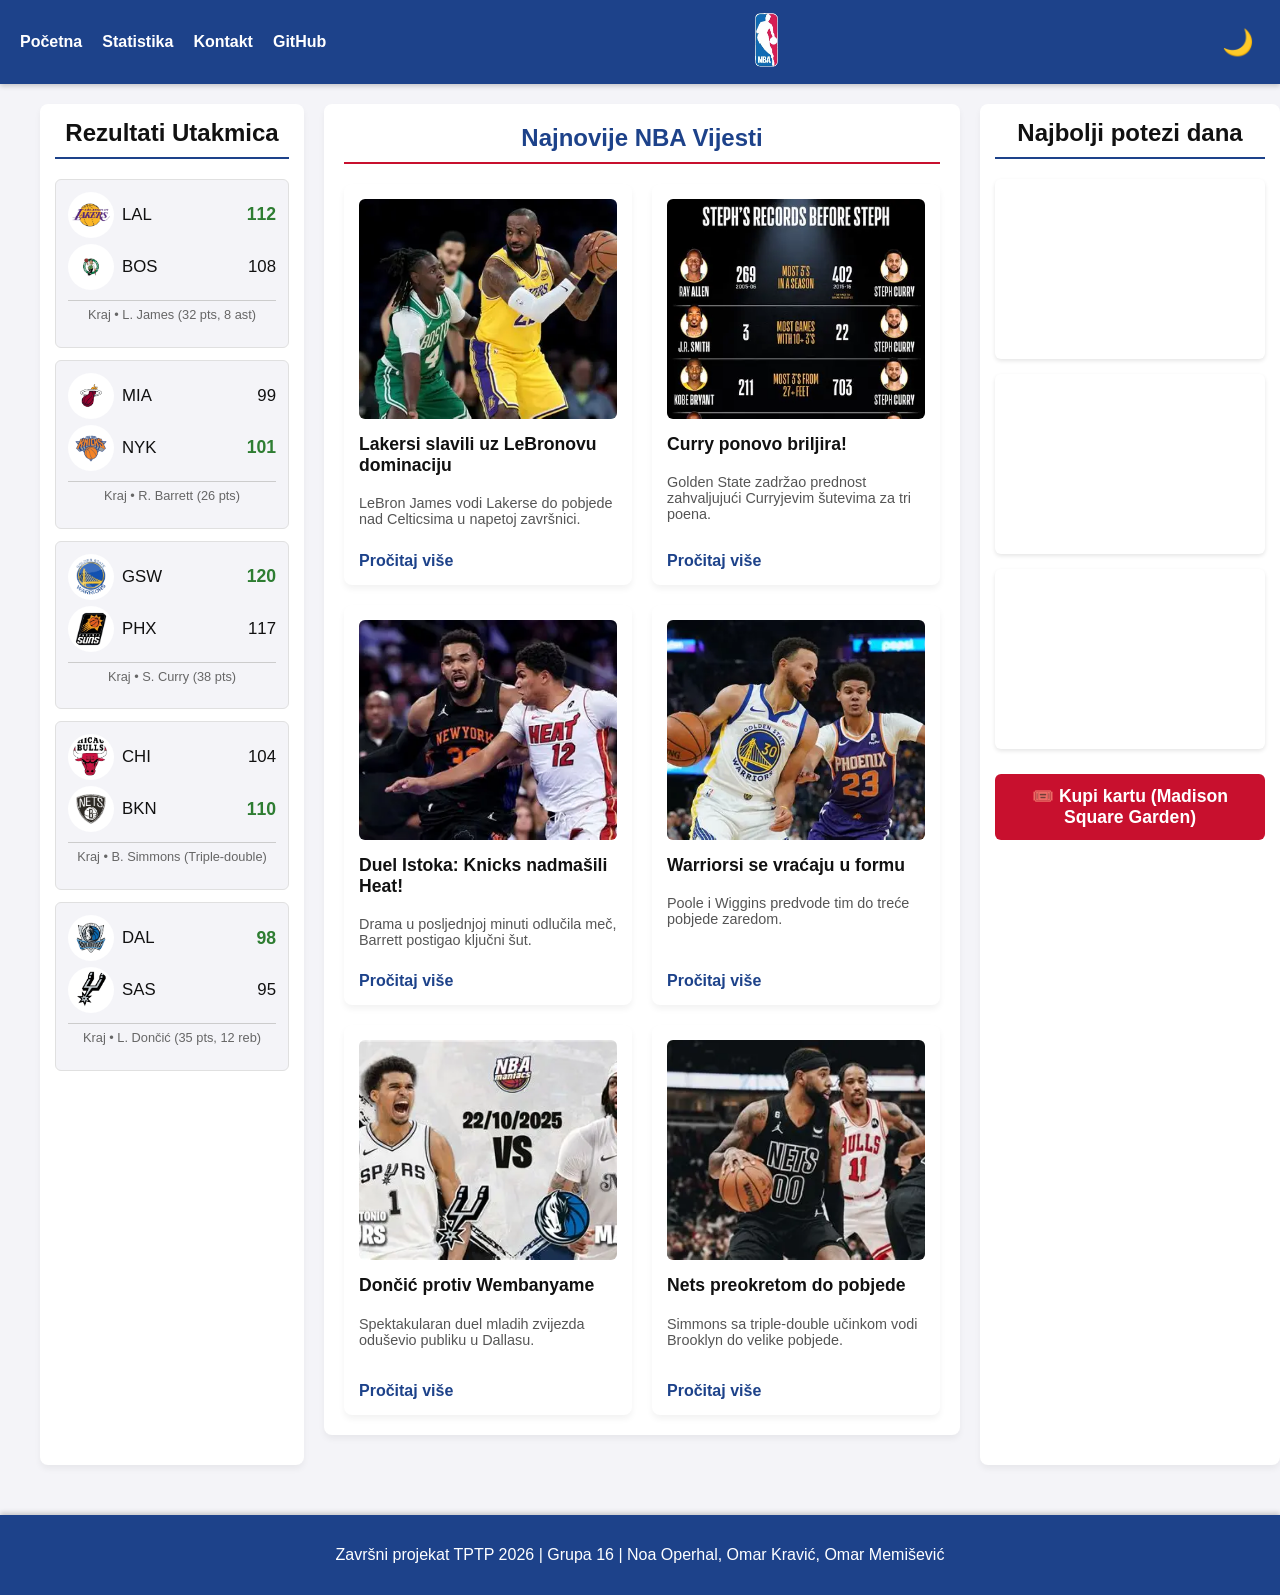
==== commit 6763e398: "Izmjena naslova sekcije." ====
--- a/index.html
+++ b/index.html
@@ -112,7 +112,7 @@
     </section>
 
     <aside class="side-right">
-      <h2>Plays of the Day</h2>
+      <h2>Najbolji potezi dana</h2>
 
   <div class="video-box">
   <iframe 
